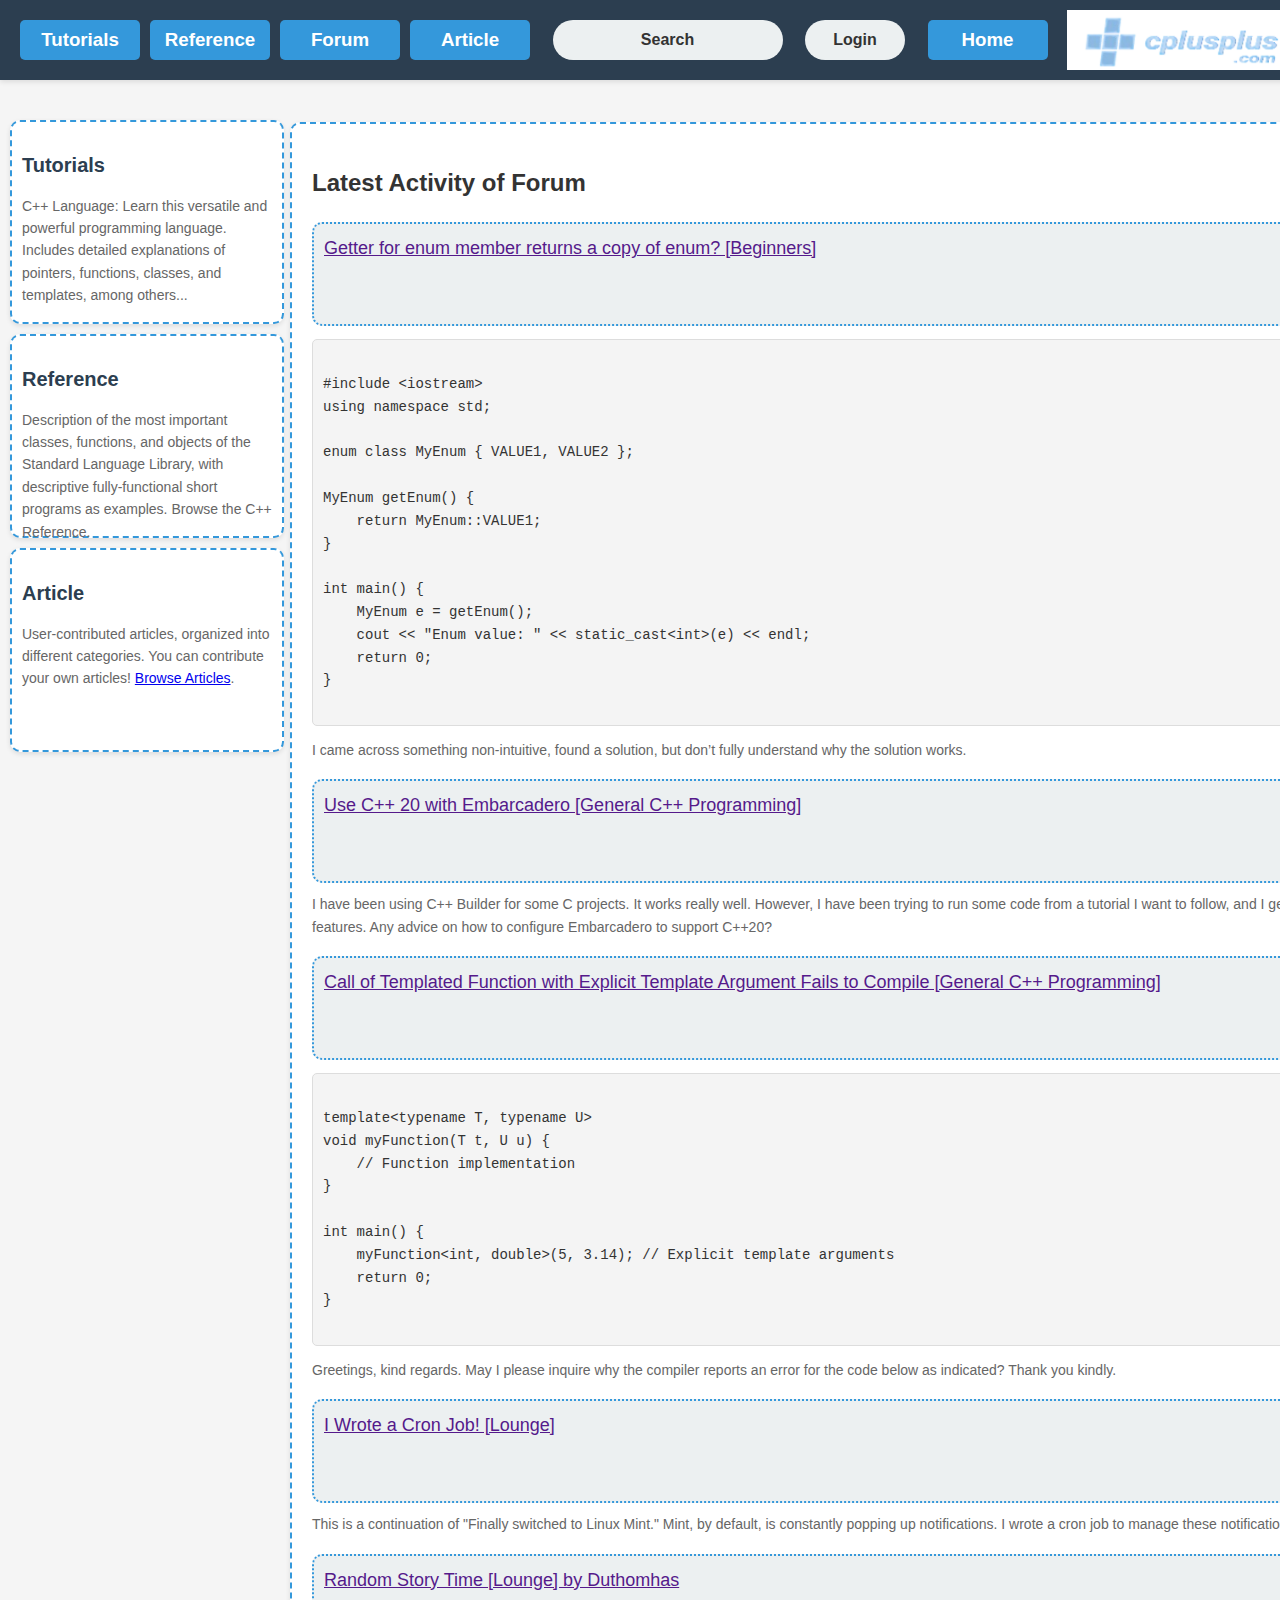
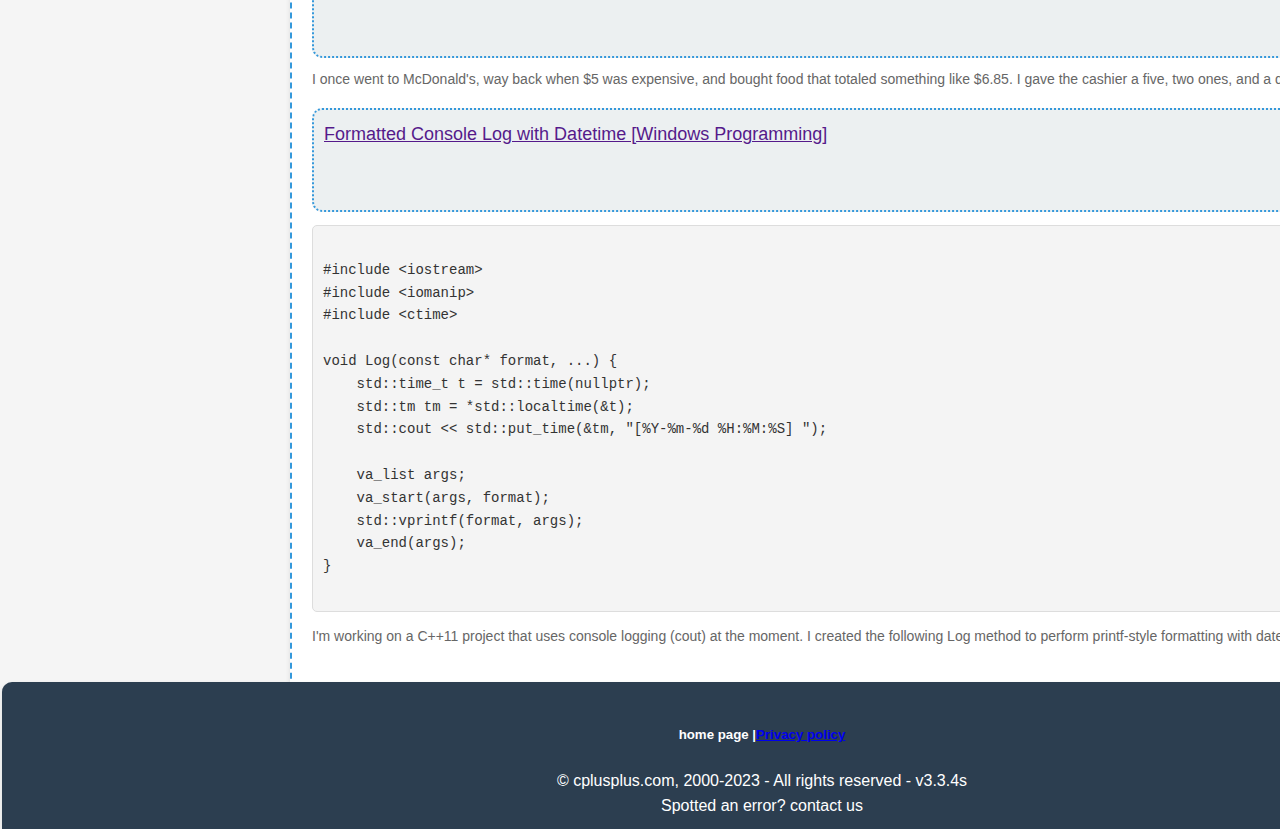
==== video.html @ 43adf1d4 "Update video.html" ====
<!DOCTYPE html>
<html lang="en">
<head>
    <meta charset="UTF-8">
    <meta name="viewport" content="width=device-width, initial-scale=1.0">
    <title>Document</title>
    <link rel="stylesheet" href="video.css"/>
</head>
<body>
   <!-- Navigation Bar -->
   <div id="upperbox">
    <div id="insidebox">
      <a href="./tutorials/tutASCII.html">
        <button id="btn"><h3 id="homebutton" class="searchoptions">Tutorials</h3></button>
      </a>
      <a href="./Refrence/Refrence.html">
        <button id="btn"><h3 id="homebutton" class="searchoptions">Reference</h3></button>
      </a>
      <a href="./Forum/forum.html">
        <button id="btn"><h3 id="homebutton" class="searchoptions">Forum</h3></button>
      </a>
      <a href="./article/Article.html">
        <button id="btn"><h3 id="homebutton" class="searchoptions">Article</h3></button>
      </a>
    </div>  
    
    <!-- Search Section -->
    <div id="search">
      <h3 id="wrtsearch">Search</h3>
    </div>

    <!-- Login Button -->
    <div id="login">
      <a href="./login/LOGIN.HTML" id="loginLink" onclick="setLoginFlag()">
        <h3 id="wrtlogin">Login</h3>
      </a>
    </div>

    <!-- Home Button -->
    <button id="btn1"><h3 id="homebutton" class="searchoptions">Home</h3></button>

    <!-- Logo Section -->
    <div id="bg">
      <img src="./assests/Screenshot 2025-03-17 180941.png" alt="logo" id="logo">
    </div>
   </div>

   <!-- Tutorials Section -->
   <div id="Tutorials">
     <h2 class="tut">Tutorials</h2>
     <p class="hello">C++ Language: Learn this versatile and powerful programming language. Includes detailed explanations of pointers, functions, classes, and templates, among others...</p>
   </div>

   <!-- Reference Section -->
   <div id="Tutorials">
     <h2 class="tut">Reference</h2>
     <p class="hello">Description of the most important classes, functions, and objects of the Standard Language Library, with descriptive fully-functional short programs as examples. Browse the C++ Reference.</p>
   </div>

   <!-- Article Section -->
   <div id="Tutorials">
     <h2 class="tut">Article</h2>
     <p class="hello">User-contributed articles, organized into different categories. You can contribute your own articles! <a href="./article/Article.html">Browse Articles</a>.</p>
   </div>

   <!-- Latest Activity of Forum Section -->
   <div id="Activity">
     <div id="forum">
       <h2>Latest Activity of Forum</h2>
       
       <!-- Forum Post 1 -->
       <a href=""><p id="innerforum">Getter for enum member returns a copy of enum? [Beginners]</p></a>
       <pre><code class="cpp">
#include &lt;iostream&gt;
using namespace std;

enum class MyEnum { VALUE1, VALUE2 };

MyEnum getEnum() {
    return MyEnum::VALUE1;
}

int main() {
    MyEnum e = getEnum();
    cout &lt;&lt; "Enum value: " &lt;&lt; static_cast&lt;int&gt;(e) &lt;&lt; endl;
    return 0;
}
       </code></pre>
       <p id="bye">I came across something non-intuitive, found a solution, but don’t fully understand why the solution works.</p>

       <!-- Forum Post 2 -->
       <a href=""><p id="innerforum1">Use C++ 20 with Embarcadero [General C++ Programming]</p></a>
       <p id="bye1">I have been using C++ Builder for some C projects. It works really well. However, I have been trying to run some code from a tutorial I want to follow, and I get errors when using C++20 features. Any advice on how to configure Embarcadero to support C++20?</p>

       <!-- Forum Post 3 -->
       <a href=""><p id="innerforum2">Call of Templated Function with Explicit Template Argument Fails to Compile [General C++ Programming]</p></a>
       <pre><code class="cpp">
template&lt;typename T, typename U&gt;
void myFunction(T t, U u) {
    // Function implementation
}

int main() {
    myFunction&lt;int, double&gt;(5, 3.14); // Explicit template arguments
    return 0;
}
       </code></pre>
       <p id="bye2">Greetings, kind regards. May I please inquire why the compiler reports an error for the code below as indicated? Thank you kindly.</p>

       <!-- Forum Post 4 -->
       <a href=""><p id="innerforum3">I Wrote a Cron Job! [Lounge]</p></a>
       <p id="bye3">This is a continuation of "Finally switched to Linux Mint." Mint, by default, is constantly popping up notifications. I wrote a cron job to manage these notifications more effectively.</p>

       <!-- Forum Post 5 -->
       <a href=""><p id="innerforum4">Random Story Time [Lounge] by Duthomhas</p></a>
       <p id="bye4">I once went to McDonald's, way back when $5 was expensive, and bought food that totaled something like $6.85. I gave the cashier a five, two ones, and a dime...</p>

       <!-- Forum Post 6 -->
       <a href=""><p id="innerforum5">Formatted Console Log with Datetime [Windows Programming]</p></a>
       <pre><code class="cpp">
#include &lt;iostream&gt;
#include &lt;iomanip&gt;
#include &lt;ctime&gt;

void Log(const char* format, ...) {
    std::time_t t = std::time(nullptr);
    std::tm tm = *std::localtime(&t);
    std::cout &lt;&lt; std::put_time(&tm, "[%Y-%m-%d %H:%M:%S] ");

    va_list args;
    va_start(args, format);
    std::vprintf(format, args);
    va_end(args);
}
       </code></pre>
       <p id="bye5">I'm working on a C++11 project that uses console logging (cout) at the moment. I created the following Log method to perform printf-style formatting with datetime.</p>
     </div>
     <div id="footer">
      <h5><a href="./video.html" id="loginLink"> home page</a> |<a href="./privcypolicy/index.html">Privacy policy</a> </h5>
      <footer>© cplusplus.com, 2000-2023 - All rights reserved - v3.3.4s</footer>
      <footer>Spotted an error? contact us</footer>
    </div>
   </div>

   
   <!-- JavaScript for Login Flag -->
   <script>
     // Set a flag in localStorage when the Login button is clicked
     function setLoginFlag() {
       localStorage.setItem('loginPageVisited', 'true');
     }

     // Check if the login page has been visited
     window.onload = function() {
       if (localStorage.getItem('loginPageVisited') === 'true') {
         // Remove the Login button
         document.getElementById('login').remove();
         // Clear the flag (optional, if you want to reset the state)
         localStorage.removeItem('loginPageVisited');
       }
     };
   </script>

   <!-- External Scripts -->
   <script src="video.js"></script>
   <script src="https://code.jquery.com/jquery-3.6.0.min.js"></script>
   <script src="https://cdn.jsdelivr.net/npm/bootstrap@5.3.0/dist/js/bootstrap.bundle.min.js"></script>
</body>
</html>
---- video.css ----
/* General Styles */
body {
    height: 100vh;
    width: 100%;
    margin: 0;
    padding: 0;
    background-color: #f5f5f5;
    font-family: 'Segoe UI', Tahoma, Geneva, Verdana, sans-serif;
    color: #333;
    line-height: 1.6;
}

/* Header and Navigation */
#upperbox {
    position: relative;
    top: 0;
    height: 80px;
    width: 100%;
    background-color: #2c3e50;
    display: flex;
    align-items: center;
    justify-content: space-between;
    padding: 0 20px;
    box-shadow: 0 2px 5px rgba(0, 0, 0, 0.1);
}

#insidebox {
    display: flex;
    align-items: center;
    gap: 10px;
}
#footer {
    text-align: center;
    padding: 20px;
    background-color: #2c3e50;
    color: white;
    position: relative;
    right: 310px;
    top: 15px;
    margin-top: 20px;
    width: 1480px;
    border-radius: 10px;
    box-shadow: 0 2px 5px rgba(0, 0, 0, 0.1);
}

#btn {
    border: none;
    display: inline-flex;
    align-items: center;
    justify-content: center;
    font-size: 16px;
    height: 40px;
    width: 120px;
    background-color: #3498db;
    color: white;
    border-radius: 5px;
    cursor: pointer;
    transition: background-color 0.3s ease;
}

#btn:hover {
    background-color: #2980b9;
}

#search {
    background-color: #ecf0f1;
    border-radius: 20px;
    display: inline-flex;
    align-items: center;
    justify-content: center;
    height: 40px;
    width: 200px;
    padding: 0 15px;
    cursor: pointer;
    transition: background-color 0.3s ease;
}

#search:hover {
    background-color: #bdc3c7;
}

#wrtsearch {
    margin: 0;
    font-size: 16px;
    color: #333;
}
#loginLink{
    text-decoration: none;
    color: white;
}
#login {
    background-color: #ecf0f1;
    border-radius: 20px;
    display: inline-flex;
    align-items: center;
    justify-content: center;
    height: 40px;
    width: 100px;
    cursor: pointer;
    transition: background-color 0.3s ease;
}

#login:hover {
    background-color: #bdc3c7;
}

#wrtlogin {
    margin: 0;
    font-size: 16px;
    color: #333;
}

#btn1 {
    border: none;
    display: inline-flex;
    align-items: center;
    justify-content: center;
    font-size: 16px;
    height: 40px;
    width: 120px;
    background-color: #3498db;
    color: white;
    border-radius: 5px;
    cursor: pointer;
    transition: background-color 0.3s ease;
}

#btn1:hover {
    background-color: #2980b9;
}

#bg {
    display: flex;
    align-items: center;
    justify-content: center;
    height: 60px;
    width: 230px;
    background-color: rgba(107, 107, 107, 0.384);
}

#logo {
    height: 60px;
}

/* Tutorials, Reference, and Article Sections */
#Tutorials {
    position: relative;
    top: 30px;
    border: 2px dashed #3498db;
    height: 180px;
    width: 250px;
    padding: 10px;
    margin: 10px;
    background-color: white;
    border-radius: 10px;
    box-shadow: 0 2px 5px rgba(0, 0, 0, 0.1);
}

.tut {
    font-size: 20px;
    color: #2c3e50;
    margin-bottom: 10px;
}

.hello {
    font-size: 14px;
    color: #666;
}

/* Forum Section */
#Activity {
    position: relative;
    left: 290px;
    border: 2px dashed #3498db;
    height: auto;
    width: 1180px;
    top: -610px;
    padding: 20px;
    background-color: white;
    border-radius: 10px;
    box-shadow: 0 2px 5px rgba(0, 0, 0, 0.1);
}

#forum {
    position: relative;
    left: 0;
}

#innerforum, #innerforum1, #innerforum2, #innerforum3, #innerforum4, #innerforum5 {
    font-size: 18px;
    border: 2px dotted #3498db;
    height: 80px;
    width: 100%;
    padding: 10px;
    margin-bottom: 10px;
    background-color: #ecf0f1;
    border-radius: 10px;
    transition: background-color 0.3s ease;
}

#innerforum:hover, #innerforum1:hover, #innerforum2:hover, #innerforum3:hover, #innerforum4:hover, #innerforum5:hover {
    background-color: #bdc3c7;
}

#bye, #bye1, #bye2, #bye3, #bye4, #bye5 {
    font-size: 14px;
    color: #666;
    margin-top: 10px;
}

/* Code Snippets */
pre {
    background-color: #f4f4f4;
    padding: 10px;
    border-radius: 5px;
    border: 1px solid #ddd;
    overflow-x: auto;
}

code {
    font-family: 'Courier New', Courier, monospace;
    font-size: 14px;
    color: #333;
}
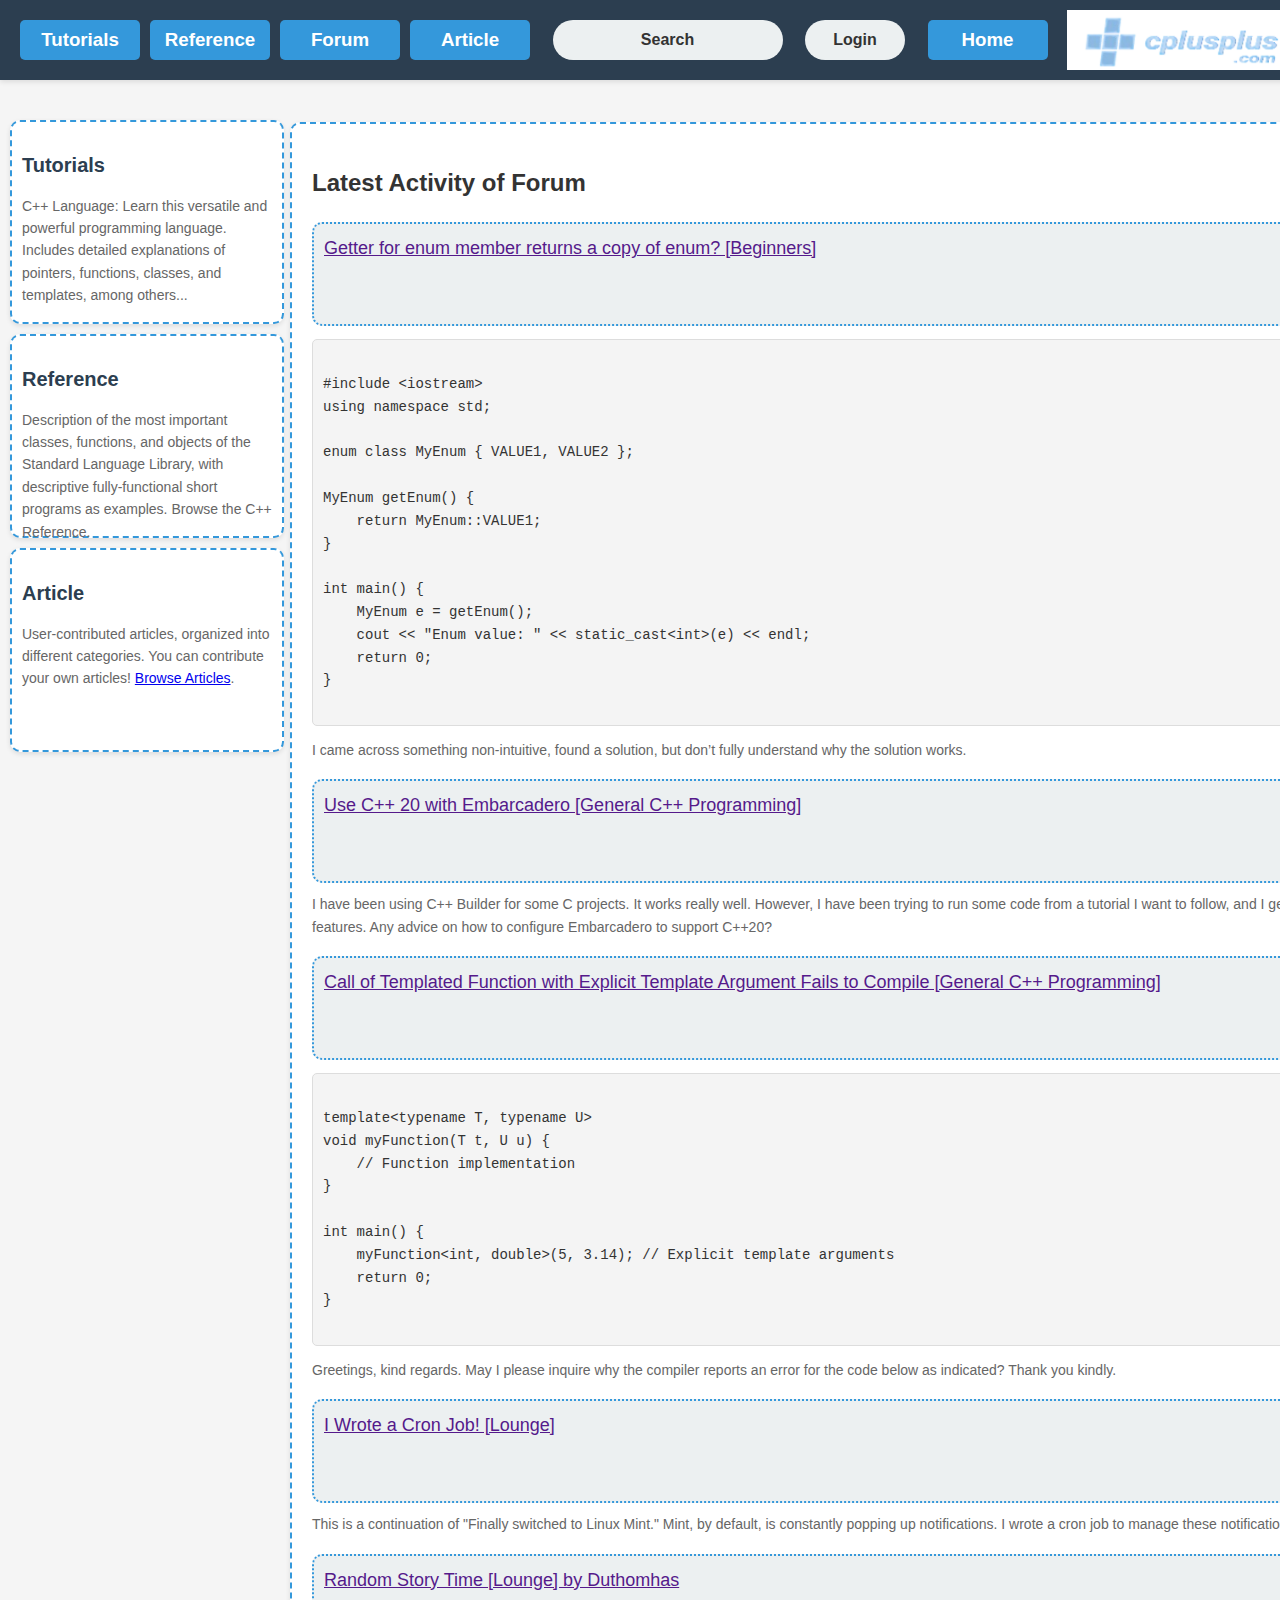
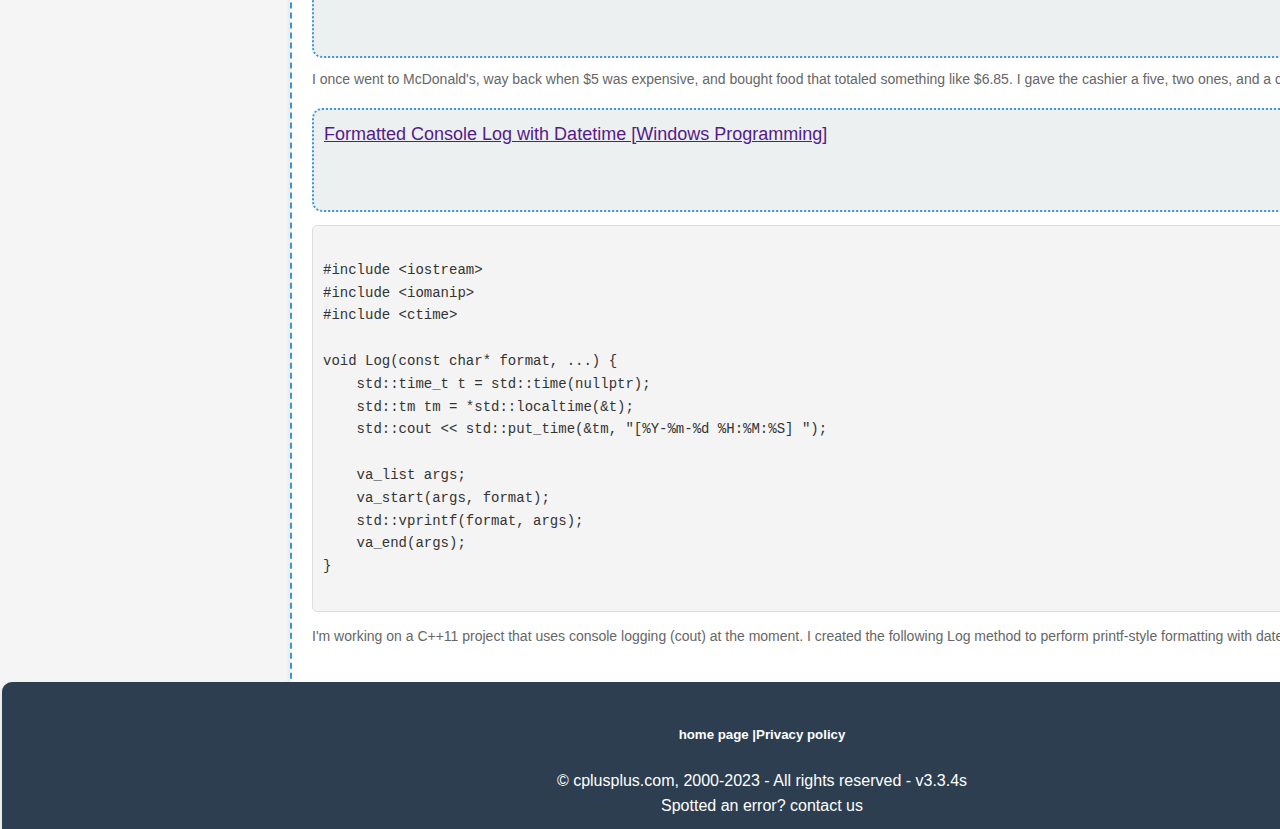
==== commit bfe1f7b4: "Update video.html" ====
--- a/video.html
+++ b/video.html
@@ -136,7 +136,7 @@
        <p id="bye5">I'm working on a C++11 project that uses console logging (cout) at the moment. I created the following Log method to perform printf-style formatting with datetime.</p>
      </div>
      <div id="footer">
-      <h5><a href="./video.html" id="loginLink"> home page</a> |<a href="./privcypolicy/index.html">Privacy policy</a> </h5>
+      <h5><a href="./video.html" id="loginLink"> home page</a> |<a href="./privcypolicy/index.html" id="loginLink">Privacy policy</a> </h5>
       <footer>© cplusplus.com, 2000-2023 - All rights reserved - v3.3.4s</footer>
       <footer>Spotted an error? contact us</footer>
     </div>
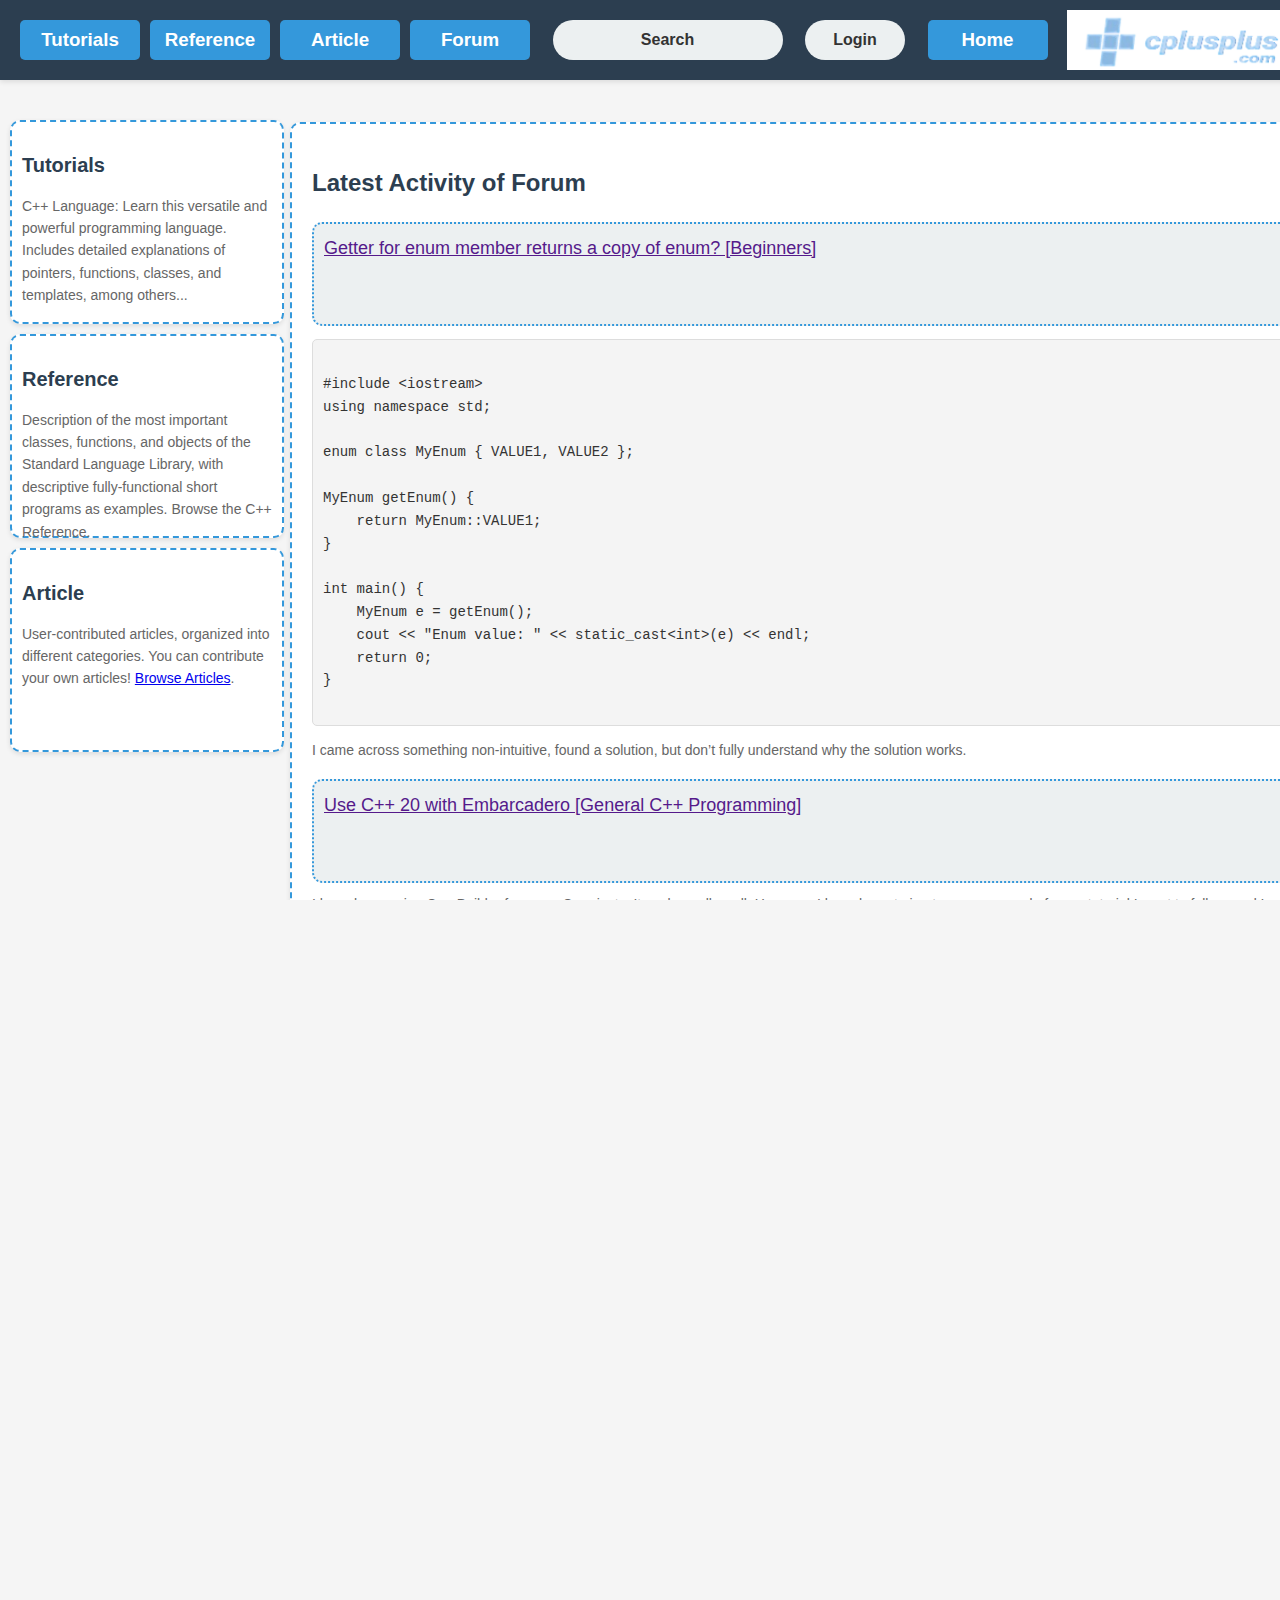
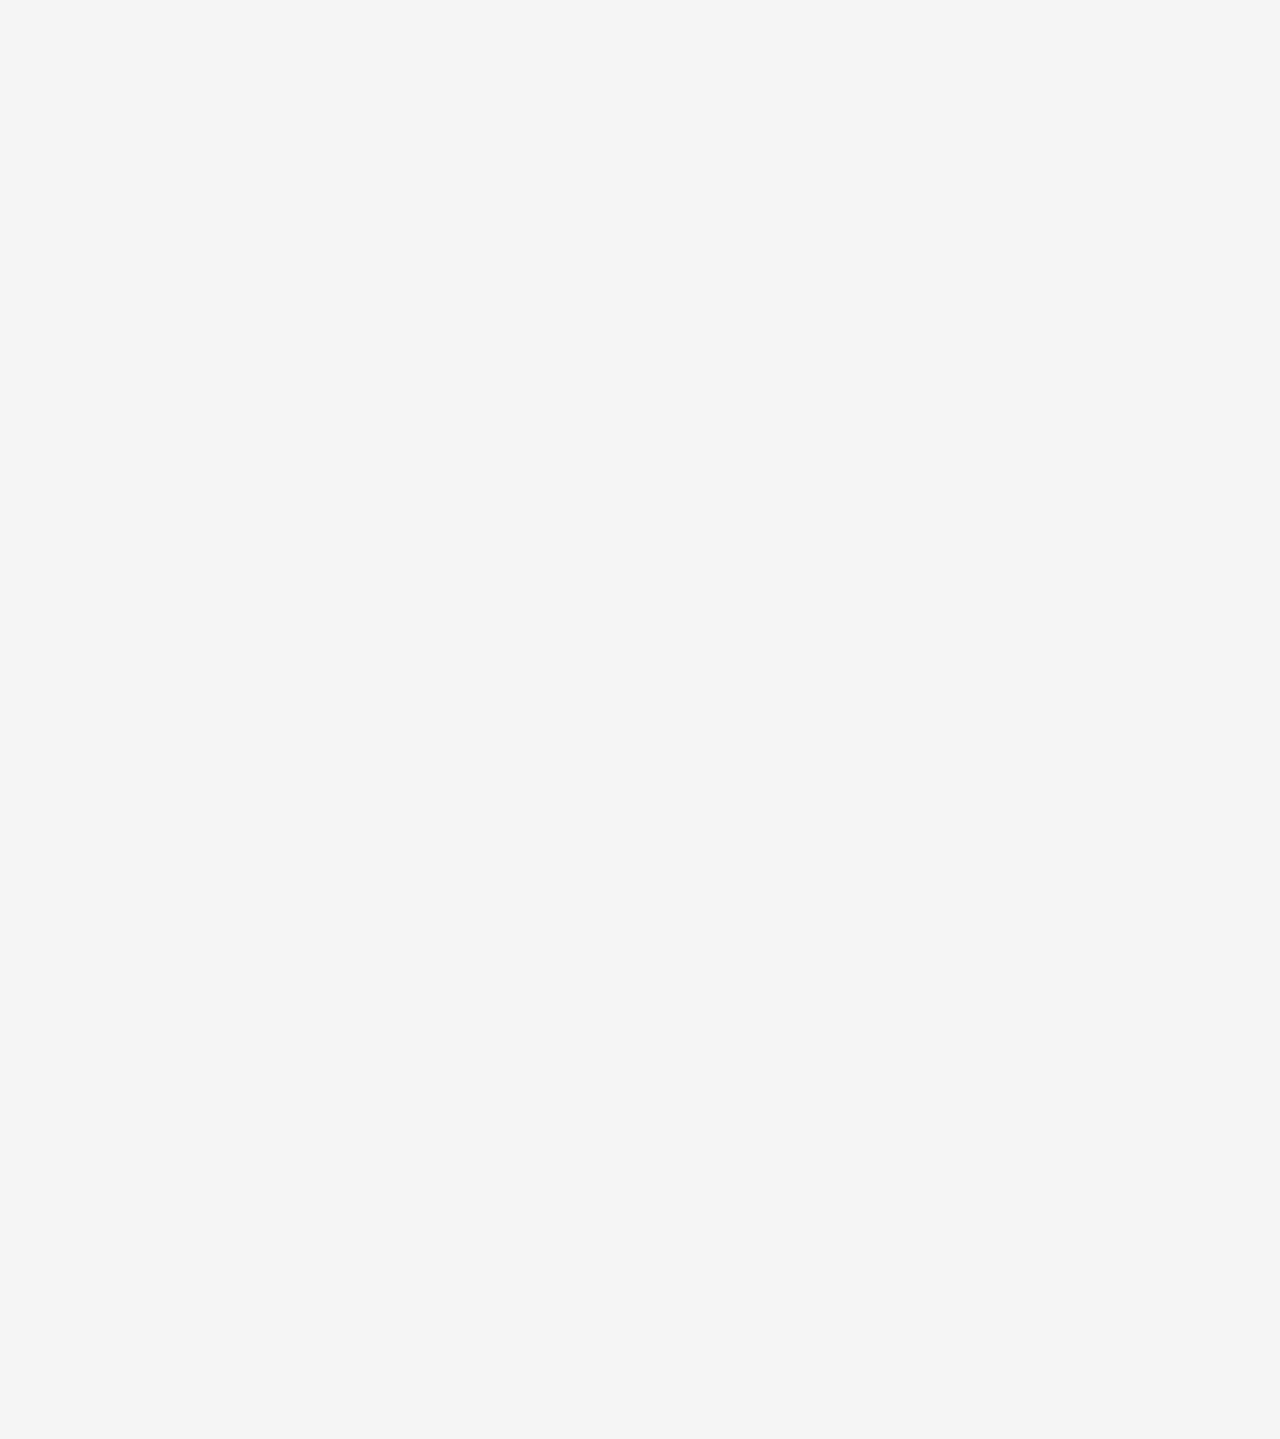
==== commit 708611b2: "Add files via upload" ====
--- a/video.html
+++ b/video.html
@@ -5,68 +5,893 @@
     <meta name="viewport" content="width=device-width, initial-scale=1.0">
     <title>Document</title>
     <link rel="stylesheet" href="video.css"/>
-</head>
-<body>
-   <!-- Navigation Bar -->
-   <div id="upperbox">
-    <div id="insidebox">
-      <a href="./tutorials/tutASCII.html">
-        <button id="btn"><h3 id="homebutton" class="searchoptions">Tutorials</h3></button>
-      </a>
-      <a href="./Refrence/Refrence.html">
-        <button id="btn"><h3 id="homebutton" class="searchoptions">Reference</h3></button>
-      </a>
-      <a href="./Forum/forum.html">
-        <button id="btn"><h3 id="homebutton" class="searchoptions">Forum</h3></button>
-      </a>
-      <a href="./article/Article.html">
-        <button id="btn"><h3 id="homebutton" class="searchoptions">Article</h3></button>
-      </a>
-    </div>  
-    
-    <!-- Search Section -->
-    <div id="search">
-      <h3 id="wrtsearch">Search</h3>
-    </div>
-
-    <!-- Login Button -->
-    <div id="login">
-      <a href="./login/LOGIN.HTML" id="loginLink" onclick="setLoginFlag()">
-        <h3 id="wrtlogin">Login</h3>
-      </a>
-    </div>
-
-    <!-- Home Button -->
-    <button id="btn1"><h3 id="homebutton" class="searchoptions">Home</h3></button>
-
-    <!-- Logo Section -->
-    <div id="bg">
-      <img src="./assests/Screenshot 2025-03-17 180941.png" alt="logo" id="logo">
-    </div>
+    <style>
+      @media screen and (max-width: 1024px) {
+       #upperbox {
+           flex-wrap: wrap;
+           justify-content: center;
+           padding: 10px;
+           height: auto;
+       }
+   
+       #insidebox {
+           flex-wrap: wrap;
+           justify-content: center;
+           gap: 5px;
+       }
+   
+       #btn, #btn1, #btn2 {
+           width: 100px;
+           height: 35px;
+           font-size: 14px;
+       }
+   
+       #search, #login {
+           width: 150px;
+           height: 35px;
+           font-size: 14px;
+       }
+   
+       #bg {
+           width: 180px;
+           height: 50px;
+       }
+   
+       #logo {
+           height: 50px;
+       }
+   
+       #leftsidebox {
+           width: 20%;
+           padding: 10px;
+           font-size: 14px;
+       }
+   
+       #ASCIICODEBOX {
+           left: 200px;
+           width: 80%;
+           height: auto;
+       }
+   
+       #rik {
+           width: 90%;
+           left: 5%;
+       }
+   
+       #footer {
+           width: 100%;
+           position: static;
+       }
+   }
+   
+   /* Mobile Phones (max-width: 767px) */
+   @media screen and (max-width: 767px) {
+       #upperbox {
+           flex-direction: column;
+           align-items: center;
+           height: 170px;
+        
+           width: 420px;
+       }
+   
+       #insidebox {
+           flex-direction: column;
+           align-items: center;
+           gap: 5px;
+       }
+   
+       #btn, #btn1, #btn2 {
+           width: 90%;
+           height: 40px;
+           font-size: 16px;
+       }
+   
+       #search, #login {
+           width: 90%;
+           height: 40px;
+           font-size: 16px;
+           margin-top: 5px;
+       }
+   
+       #bg {
+           width: 200px;
+           height: 60px;
+       }
+   
+       #logo {
+           height: 60px;
+       }
+   
+       #leftsidebox {
+           width: 90%;
+           margin: 0 auto;
+           font-size: 16px;
+           text-align: center;
+       }
+   
+       #ASCIICODEBOX {
+           width: 95%;
+           left: 0;
+           top: 0;
+           height: auto;
+           margin: 20px auto;
+           padding: 10px;
+       }
+   
+       #rik {
+           width: 95%;
+           left: 2%;
+           height: auto;
+       }
+   
+       #footer {
+           width: 100%;
+           text-align: center;
+           position: static;
+           margin-top: 20px;
+       }
+   }
+   /* Hide menu by default on smaller screens */
+   @media screen and (max-width: 1024px) {
+       #insidebox {
+           display: none; /* Hide the menu */
+           flex-direction: column;
+           position: absolute;
+           top: 80px;
+           left: 0;
+           width: 100%;
+           background-color: #2c3e50;
+           padding: 10px;
+           box-shadow: 0 2px 5px rgba(0, 0, 0, 0.2);
+       }
+   
+       #insidebox a {
+           display: block;
+           text-align: center;
+           padding: 10px;
+           font-size: 18px;
+       }
+   
+       /* Show when menu is active */
+       #insidebox.active {
+           display: flex;
+       }
+   
+       /* Menu button styles */
+       #menuToggle {
+         width: 97px;
+         
+           display: block;
+           background-color: #3498db;
+           color: white;
+           border: none;
+           font-size: 18px;
+           padding: 10px 15px;
+           cursor: pointer;
+           border-radius: 5px;
+       }
+   
+       #menuToggle:hover {
+           background-color: #2980b9;
+       }
+   }
+   
+   /* Hide menu button on desktop */
+   @media screen and (min-width: 1025px) {
+       #menuToggle {
+           display: none;
+       }
+   }
+   /* Hide left-side box by default on smaller screens */
+   @media screen and (max-width: 1024px) {
+       #leftsidebox {
+           display: none;
+           position: absolute;
+           top: 90px;
+           left: 10px;
+           width: 200px;
+           background-color: #34495e;
+           padding: 15px;
+           border-radius: 10px;
+           box-shadow: 0 2px 5px rgba(0, 0, 0, 0.2);
+       }
+   
+       /* Show when active */
+       #leftsidebox.active {
+           display: block;
+       }
+   
+       /* Button styles */
+       #leftMenuToggle {
+           display: block;
+           background-color: #3498db;
+           color: white;
+           border: none;
+           font-size: 16px;
+           padding: 10px 15px;
+           cursor: pointer;
+           border-radius: 5px;
+           margin: 10px;
+       }
+   
+       #leftMenuToggle:hover {
+           background-color: #2980b9;
+       }
+   }
+   
+   /* Hide menu button on desktop */
+   @media screen and (min-width: 1025px) {
+       #leftMenuToggle {
+           display: none;
+       }
+   }
+   /* Tablet View (768px - 1024px) */
+   @media screen and (max-width: 1024px) {
+       #ASCIICODEBOX {
+           width: 90%;  /* Adjust width for better fit */
+           left: 5%;    /* Center it properly */
+           top: 0;
+           padding: 15px;
+           height: auto; /* Allow dynamic height */
+       }
+   
+       #rik {
+           width: 100%; /* Ensure articles fit within the box */
+       }
+   }
+   
+   /* Mobile View (max-width: 767px) */
+   @media screen and (max-width: 767px) {
+       #ASCIICODEBOX {
+           width: 95%;  /* Take most of the screen width */
+           left: 2.5%;  /* Center it */
+           top: 0;
+           padding: 10px;
+           height: auto; /* Adjust height automatically */
+       }
+   
+       #rik {
+           width: 100%; /* Ensure articles fit properly */
+       }
+   
+       #LINE {
+           width: 100%; /* Make sure the horizontal line spans correctly */
+       }
+   }
+   /* Tablet View (768px - 1024px) */
+   @media screen and (max-width: 1024px) {
+       #ASCIICODEBOX {
+           width: calc(100% - 40px); /* Take full width with padding */
+           left: 0;
+           margin: 20px auto;
+           padding: 15px;
+           height: auto; /* Adjust height dynamically */
+           position: relative;
+       }
+   
+       #rik {
+           width: 100%;
+       }
+   
+       #leftsidebox {
+           width: 25%; /* Adjust width for better fit */
+           position: absolute;
+           top: 100px;
+           left: 0;
+       }
+   
+       #leftsidebox.active {
+           display: block;
+           position: relative;
+           width: 100%; /* Take full width when visible */
+       }
+   
+       /* Ensure the content box doesn't overlap with the left-side menu */
+       #leftsidebox.active + #ASCIICODEBOX {
+           width: calc(100% - 10px);
+           left: 0;
+       }
+   }
+   
+   /* Mobile View (max-width: 767px) */
+   @media screen and (max-width: 767px) {
+       #ASCIICODEBOX {
+           width: 95%;
+           left: 2.5%;
+           top: 0;
+           padding: 10px;
+           height: auto;
+           position: relative;
+           margin-top: 20px;
+       }
+   
+       #rik {
+           width: 100%;
+       }
+   
+       #leftsidebox {
+           width: 100%; /* Full width for mobile */
+           position: relative;
+           display: none; /* Hide by default */
+       }
+   
+       #leftsidebox.active {
+           display: block;
+       }
+   
+       /* Prevent content overlap */
+       #leftsidebox.active + #ASCIICODEBOX {
+           margin-top: 20px;
+       }
+   }
+   @media  (min-width:319px) and (max-width:420px) {
+     #maincontent{
+       display: flex;
+       align-content: space-evenly;
+       justify-content: space-evenly;
+     }
+     #bix{
+       position: relative;
+       top: 1000px;
+     }
+   }
+   #IMAGE{
+    width: 100%;
+   }
+   /* Default (Desktop) - No Changes */
+   #ASCIICODEBOX {
+       position: relative;
+       left: 275px;
+       width: 1200px;
+       height: auto;
+       padding: 20px;
+       background-color: white;
+       border-radius: 10px;
+       box-shadow: 0 2px 5px rgba(0, 0, 0, 0.1);
+   }
+   
+   /* Tablet View (768px - 1024px) */
+   @media screen and (max-width: 1024px) {
+       #ASCIICODEBOX {
+           width: 90%;  /* Adjust to fit screen */
+           left: 5%;    /* Center it properly */
+           margin: 20px auto;
+           padding: 15px;
+           height: auto; /* Allow flexible height */
+       }
+   
+       /* Stack articles */
+       #maincontent {
+           display: flex;
+           flex-wrap: wrap;
+           justify-content: center;
+           gap: 15px;
+       }
+   
+       #rik {
+           width: 48%; /* Two columns */
+           height: auto;
+       }
+   }
+   
+   /* Mobile View (max-width: 767px) */
+   /* Mobile View (max-width: 420px) */
+   @media (min-width:319px) and (max-width: 420px) {
+       #ASCIICODEBOX {
+           width: 95%;
+           left: 2.5%;
+           margin-top: 20px;
+           padding: 10px;
+           height: auto;
+           margin-right: 0px;
+           margin-left: 0px;
+       }
+   
+       #menuToggle {
+           position: relative;
+           left: 190px;
+           width: 97px;
+           display: block;
+           background-color: #3498db;
+           color: white;
+           border: none;
+           font-size: 18px;
+           padding: 10px 15px;
+           cursor: pointer;
+           border-radius: 5px;
+       }
+   
+       #NAME{
+        position: relative;
+        left: -15px;
+       }
+       #menuToggle:hover {
+           background-color: #2980b9;
+       }
+   
+       #search {
+           position: relative;
+           top: 45px;
+           right: 10px;
+           width: 260px;
+       }
+   
+       #logo {
+           height: 50px;
+       }
+   
+       #bg {
+           background-color: #27445D;
+           position: relative;
+           top: -64px;
+           right: 300px;
+       }
+   
+       #btn1 {
+           position: relative;
+           top: 30px;
+           left: -55px;
+           width: 96px;
+           border: 5px;
+       }
+   
+       #login {
+           color: white;
+           background-color: #3498db;
+           position: relative;
+           top: -3px;
+           width: 96px;
+           left: 190px;
+           border-radius: 5px;
+       }
+   
+       /* Stack articles vertically */
+       #maincontent {
+           display: flex;
+           flex-direction: column;
+           align-items: center;
+       }
+   
+       #rik {
+           width: 100%;
+           height: auto;
+       }
+   
+       #LINE {
+           width: 100%;
+       }
+   }
+   
+   /* General Styling */
+   #ASCIICODEBOX {
+       position: relative;
+       top: -10px;
+       left: 0px;
+       border: 2px dashed #3498db;
+       max-width: 1200px;
+       padding: 20px;
+       background-color: white;
+       border-radius: 10px;
+       box-shadow: 0 2px 5px rgba(0, 0, 0, 0.1);
+       margin: auto;
+   }
+   
+   #LINE {
+       background-color: #27445D;
+       height: 2px;
+       width: 100%;
+       margin-bottom: 20px;
+   }
+   
+   /* Use Flexbox for Layout */
+   #maincontent {
+       display: flex;
+       flex-wrap: wrap;
+       justify-content: space-between;
+   }
+   
+   /* Article Sections */
+   .article-box {
+       flex: 1 1 48%;
+       min-width: 300px;
+       max-width: 550px;
+       height: auto;
+       border: 2px dashed #3498db;
+       margin-bottom: 20px;
+       background-color: #ecf0f1;
+       border-radius: 10px;
+       box-shadow: 0 2px 5px rgba(0, 0, 0, 0.1);
+       padding: 10px;
+   }
+   
+   .article-box h3 {
+       color: #27445D;
+       font-size: 18px;
+   }
+   
+   .article-box p {
+       font-size: 16px;
+   }
+   
+   .rating {
+       font-size: 20px;
+       color: #ffd700;
+   }
+   
+   .rating span.active {
+       color: #ffa500;
+   }
+   
+   .votes {
+       font-size: 16px;
+       color: #666;
+       margin-left: 10px;
+   }
+   
+   /* Prevent horizontal scrolling */
+   html, body {
+       margin: 0;
+       padding: 0;
+       max-width: 100%;
+       overflow-x: hidden;
+   }
+   
+   /* Ensure the container does not exceed viewport width */
+   #ASCIICODEBOX {
+       max-width: 100%;
+       overflow: hidden;
+       box-sizing: border-box;
+       padding: 20px;
+   }
+   
+   /* Flex container should wrap properly */
+   #maincontent {
+       display: flex;
+       flex-wrap: wrap;
+       justify-content: space-between;
+       gap: 10px;
+   }
+   
+   /* Ensure articles do not exceed the screen width */
+   .article-box {
+       flex: 1 1 100%;
+       min-width: 280px;
+       max-width: 100%;
+       box-sizing: border-box;
+   }
+   
+   /* 🛠 Fix: Ensure Menu is Visible & Functional */
+   #menu {
+       position: fixed;
+       top: 50px;
+       left: 10px;
+       background-color: white;
+       z-index: 10000 !important; /* Ensure it's always on top */
+       width: 80%;
+       max-width: 250px;
+       border: 2px dashed #3498db;
+       border-radius: 10px;
+       padding: 15px;
+       box-shadow: 0 2px 5px rgba(0, 0, 0, 0.1);
+       display: none; /* Initially hidden */
+       overflow: visible !important; /* Prevent content from being clipped */
+   }
+   
+   /* Show menu when toggled */
+   .menu-open #menu{
+       
+       visibility: visible !important;
+   }
+   
+   /* Ensure the main content moves down when the menu is open */
+   .menu-open #maincontent {
+       margin-top: 200px !important; 
+       visibility: inherit;/* Push content down */
+   }
+   
+   /* Navbar stays at the top */
+   .navbar {
+       position: relative !important;
+       z-index: 1000 !important;
+   }
+   
+   /* Make sure the menu items are visible */
+   #menu a {
+       display: block;
+       padding: 12px;
+       font-size: 16px;
+       font-weight: bold;
+       color: #27445D;
+       text-decoration: none;
+       border-bottom: 1px solid #ddd;
+       transition: background-color 0.3s;
+       visibility: visible !important; /* Ensure links are visible */
+   }
+   
+   /* Add hover effect */
+   #menu a:hover {
+       background-color: #ecf0f1 !important;
+       border-radius: 5px !important;
+   }
+   
+   /* Mobile-specific styles */
+   @media (max-width: 420px) {
+       #menu {
+           width: 90% !important;
+           max-width: 280px !important;
+       }
+   
+       #menu a {
+           font-size: 14px !important;
+           padding: 8px 12px !important;
+       }
+   }
+   /* 📌 Hide menu by default for tablets and mobiles */
+   @media screen and (max-width: 1024px) {
+       #insidebox {
+           display: none;
+           flex-direction: column;
+           position: absolute;
+           top: 80px;
+           left: 0;
+           width: 100%;
+           background-color: #2c3e50;
+           padding: 10px;
+           box-shadow: 0 2px 5px rgba(0, 0, 0, 0.2);
+           z-index: 1000;
+       }
+   
+       /* 📌 Show menu when active */
+       #insidebox.active {
+           display: flex;
+           justify-content: center;
+           align-items: center;
+       }
+   
+       /* 📌 Menu button */
+       #menuToggle {
+           display: block;
+           background-color: #3498db;
+           color: white;
+           border: none;
+           font-size: 18px;
+           padding: 10px 15px;
+           cursor: pointer;
+           border-radius: 5px;
+       }
+   
+       #menuToggle:hover {
+           background-color: #2980b9;
+       }
+   }
+   
+   /* 📌 Hide menu button on desktop */
+   @media screen and (min-width: 1025px) {
+       #menuToggle {
+           display: none;
+       }
+   }
+   
+   /* 📌 Hide left sidebar by default */
+   @media screen and (max-width: 1024px) {
+       #leftsidebox {
+           display: none;
+           position: absolute;
+           top: 90px;
+           left: 10px;
+           width: 200px;
+           background-color: #34495e;
+           padding: 15px;
+           border-radius: 10px;
+           box-shadow: 0 2px 5px rgba(0, 0, 0, 0.2);
+           z-index: 1000;
+       }
+   
+       /* 📌 Show sidebar when active */
+       #leftsidebox.active {
+           display: block;
+       }
+   
+       /* 📌 Sidebar button */
+       #leftMenuToggle {
+           display: block;
+           background-color: #3498db;
+           color: white;
+           border: none;
+           font-size: 16px;
+           padding: 10px 15px;
+           cursor: pointer;
+           border-radius: 5px;
+           margin: 10px;
+       }
+   
+       #leftMenuToggle:hover,h4:hover {
+           background-color: #2980b9;
+       }
+   }
+   
+   /* 📌 Hide sidebar button on desktop */
+   @media screen and (min-width: 1025px) {
+       #leftMenuToggle {
+           display: none;
+       }
+   }
+   
+   body {
+            font-family: Arial, sans-serif;
+            margin: 0;
+            padding: 0;
+            overflow-x: hidden; /* Prevent horizontal scrolling */
+        }
+
+        #ASCIICODEBOX {
+            position: relative;
+            top: -10px;
+            left: 0px;
+            border: 2px dashed #3498db;
+            max-width: 1200px;
+            padding: 20px;
+            background-color: white;
+            border-radius: 10px;
+            box-shadow: 0 2px 5px rgba(0, 0, 0, 0.1);
+            margin: auto;
+        }
+
+        #NAME {
+            overflow-x: auto; /* Enable horizontal scrolling for the table */
+        }
+
+        table {
+            width: 100%; /* Full width */
+            border-collapse: collapse; /* Collapse borders */
+        }
+
+        th, td {
+            border: 1px solid #ddd; /* Add border */
+            padding: 8px; /* Add padding */
+            text-align: left; /* Align text */
+        }
+
+        th {
+            background-color: #f2f2f2; /* Header background */
+        }
+
+        /* Responsive Styles */
+        @media (max-width: 767px) {
+            #ASCIICODEBOX {
+                width: 95%; /* Full width for the content box */
+                margin: 20px auto; /* Center it */
+                padding: 10px; /* Adjust padding */
+            }
+
+            #NAME {
+                overflow-x: auto; /* Allow horizontal scrolling for the table */
+            }
+
+            table {
+                display: block;/* Make table block for better responsiveness */
+                overflow-x: auto; /* Enable horizontal scrolling */
+                white-space: nowrap; /* Prevent text wrapping */
+            }
+
+            th, td {
+                display: inline-block; /* Make cells inline-block */
+                min-width: 500px; /* Minimum width for cells */
+            }
+
+            th {
+                font-size: 14px; /* Adjust header font size */
+            }
+
+            td {
+                font-size: 12px; /* Adjust cell font size */
+            }
+        }
+        @media (min-width: 800px) {
+    #leftsidebox{
+        display: none;
+    }
+}
+   
+   
+       </style>
+     
+   </head>
+   <body>
+      <!--header-->
+      <div id="upperbox">
+       <button id="menuToggle">☰ Menu</button>
+   
+       <div id="insidebox">
+         <a href="./tutorials/tutASCII.html">
+           <button id="btn"><h3 id="homebutton1" class="searchoptions">Tutorials</h3></button>
+         </a>
+         <a href="./Refrence/Refrence.html">
+           <button id="btn"><h3 id="homebutton" class="searchoptions">Reference</h3></button>
+         </a>
+         <a href="./article/Article.html">
+           <button id="btn"><h3 id="homebutton" class="searchoptions">Article</h3></button>
+         </a>
+         <a href="./Forum/forum.html">
+           <button id="btn"><h3 id="homebutton" class="searchoptions">Forum</h3></button>
+         </a>
+       </div>  
+       
+       <!-- Search Section -->
+       <div id="search">
+         <h3 id="wrtsearch">Search</h3>
+       </div>
+   
+       <!-- Login Button -->
+       <div id="login">
+         <a href="./login/LOGIN.HTML" id="loginLink" onclick="setLoginFlag()">
+           <h3 id="wrtlogin">Login</h3>
+         </a>
+       </div>
+   
+       <!-- Home Button -->
+       <a href="./video.html">
+         <button id="btn1"><h3 id="homebutton" class="searchoptions">Home</h3></button>
+       </a>
+   
+       <!-- Logo Section -->
+       <div id="bg">
+         <img src="./assests/Screenshot 2025-03-17 180941.png" alt="logo" id="logo">
+       </div>
+      </div>
+      <button id="leftMenuToggle">☰ Show Menu</button>
+   
+      <!-- Left Side Box -->
+      <div id="leftsidebox">
+       <div id="languagetxt">
+           <h3 id="c" style="position: relative;left: px;top: 80px;">C++</h3>
+           <a href="./video.html" style="text-decoration: none; color: white;">
+           <div id="insideleftbox"> 
+               <h3 style="font-size:20px">Cplusplus</h3>
+           </div ></a>
+           <div id="text">
+               <a href="./tutorials/tutASCII.html" id="loginLink">
+                   <div class="Numericalbases"><h4 style="font-size:18px">Tutorials</h4></div>
+               </a>
+               <a href="./Refrence/Refrence.html" id="loginLink">
+                   <div class="Numericalbases"><h4 style="font-size:18px">Refrence</h4></div>
+               </a>
+               <a href="./article/Article.html" id="loginLink">
+                   <div class="Numericalbases"><h4 style="font-size:18px">Article</h4></div>
+               </a>
+               <a href="./Forum/forum.html" id="loginLink">
+                   <div class="Numericalbases"><h4 style="font-size:18px">Forum</h4></div>
+               </a>
+             
+           </div>
+       </div>
    </div>
-
    <!-- Tutorials Section -->
+   <a href="./tutorials/tutASCII.html" id="loginLink">
    <div id="Tutorials">
-     <h2 class="tut">Tutorials</h2>
+     <h2 class="tut">Tutorials</h2></a>
      <p class="hello">C++ Language: Learn this versatile and powerful programming language. Includes detailed explanations of pointers, functions, classes, and templates, among others...</p>
    </div>
-
+   
    <!-- Reference Section -->
+   <a href="./Refrence/Refrence.html" id="loginLink">
    <div id="Tutorials">
-     <h2 class="tut">Reference</h2>
+     <h2 class="tut">Reference</h2></a>
      <p class="hello">Description of the most important classes, functions, and objects of the Standard Language Library, with descriptive fully-functional short programs as examples. Browse the C++ Reference.</p>
    </div>
 
    <!-- Article Section -->
+   <a href="./article/Article.html" id="loginLink">
    <div id="Tutorials">
-     <h2 class="tut">Article</h2>
+     <h2 class="tut">Article</h2></a>
      <p class="hello">User-contributed articles, organized into different categories. You can contribute your own articles! <a href="./article/Article.html">Browse Articles</a>.</p>
    </div>
 
    <!-- Latest Activity of Forum Section -->
+   <a href="./Forum/forum.html" id="loginLInk">
    <div id="Activity">
      <div id="forum">
-       <h2>Latest Activity of Forum</h2>
+       <h2>Latest Activity of Forum</h2></a>
        
        <!-- Forum Post 1 -->
        <a href=""><p id="innerforum">Getter for enum member returns a copy of enum? [Beginners]</p></a>
@@ -135,6 +960,7 @@
        </code></pre>
        <p id="bye5">I'm working on a C++11 project that uses console logging (cout) at the moment. I created the following Log method to perform printf-style formatting with datetime.</p>
      </div>
+    </a>
      <div id="footer">
       <h5><a href="./video.html" id="loginLink"> home page</a> |<a href="./privcypolicy/index.html" id="loginLink">Privacy policy</a> </h5>
       <footer>© cplusplus.com, 2000-2023 - All rights reserved - v3.3.4s</footer>
@@ -160,10 +986,34 @@
        }
      };
    </script>
+    <script>
+      // Toggle navigation menu
+     document.getElementById("menuToggle").addEventListener("click", function () {
+         document.getElementById("insidebox").classList.toggle("active");
+     });
+     
+     // Toggle left sidebar
+     document.getElementById("leftMenuToggle").addEventListener("click", function() {
+         document.getElementById("leftsidebox").classList.toggle("active");
+     });
+     document.getElementById("leftMenuToggle").addEventListener("click", function() {
+         document.getElementById("leftsidebox").classList.toggle("active");
+     });
+     
+     
+         </script>
+         <script>
+           document.getElementById("leftMenuToggle").addEventListener("click", function() {
+               var leftMenu = document.getElementById("leftsidebox");
+               leftMenu.classList.toggle("active");
+           });
+           </script>
+           
+        
 
    <!-- External Scripts -->
    <script src="video.js"></script>
    <script src="https://code.jquery.com/jquery-3.6.0.min.js"></script>
    <script src="https://cdn.jsdelivr.net/npm/bootstrap@5.3.0/dist/js/bootstrap.bundle.min.js"></script>
 </body>
-</html>
+</html>--- a/video.css
+++ b/video.css
@@ -23,6 +23,16 @@
     padding: 0 20px;
     box-shadow: 0 2px 5px rgba(0, 0, 0, 0.1);
 }
+#loginLInk{
+    text-decoration: none;
+    color: #2c3e50;
+}
+/* Hide the button when the screen width is less than 600px */
+@media (max-width: 1000px) {
+    .leftMenuToggle{
+        display: none;
+    }
+}
 
 #insidebox {
     display: flex;
@@ -221,4 +231,47 @@
     font-family: 'Courier New', Courier, monospace;
     font-size: 14px;
     color: #333;
-}+}
+
+/* Media Queries for Responsive Design */
+@media (max-width: 768px) {
+    #upperbox {
+        flex-direction: column;
+        align-items: flex-start;
+    }
+
+    .nav-links {
+        display: none; /* Hide navigation links by default */
+        flex-direction: column;
+        width: 100%;
+    }
+
+    #toggleNav {
+        display: block; /* Show toggle button */
+        margin-bottom: 10px;
+    }
+
+    #btn, #btn1 {
+        width: 100%; /* Make buttons full width */
+    }
+
+    #footer {
+        width: 100%; /* Make footer full width */
+        right: 0; /* Reset right position */
+    }
+}
+
+
+#toggleNav {
+    background-color: #3498db;
+    color: white;
+    border: none;
+    border-radius: 5px;
+    padding: 10px;
+    cursor: pointer;
+    transition: background-color 0.3s ease;
+}
+
+#toggleNav:hover {
+    background-color: #2980b9;
+}
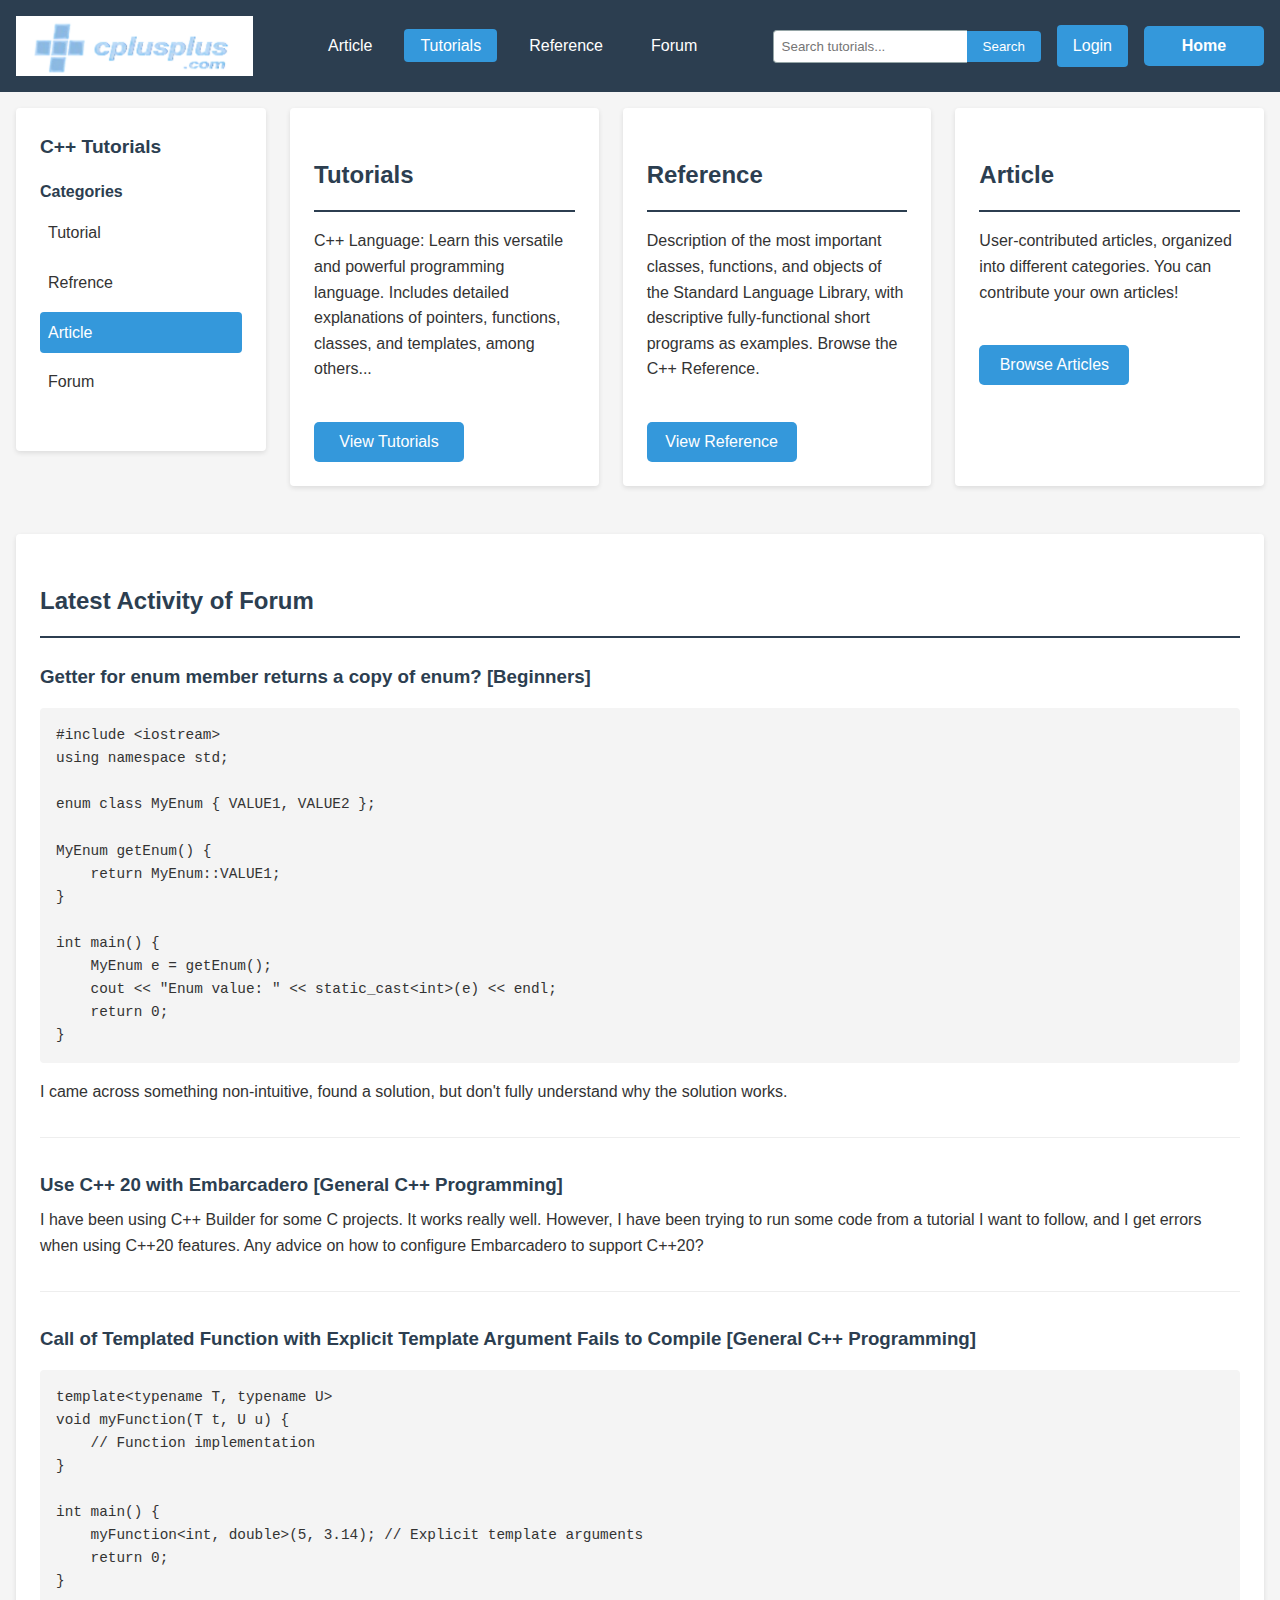
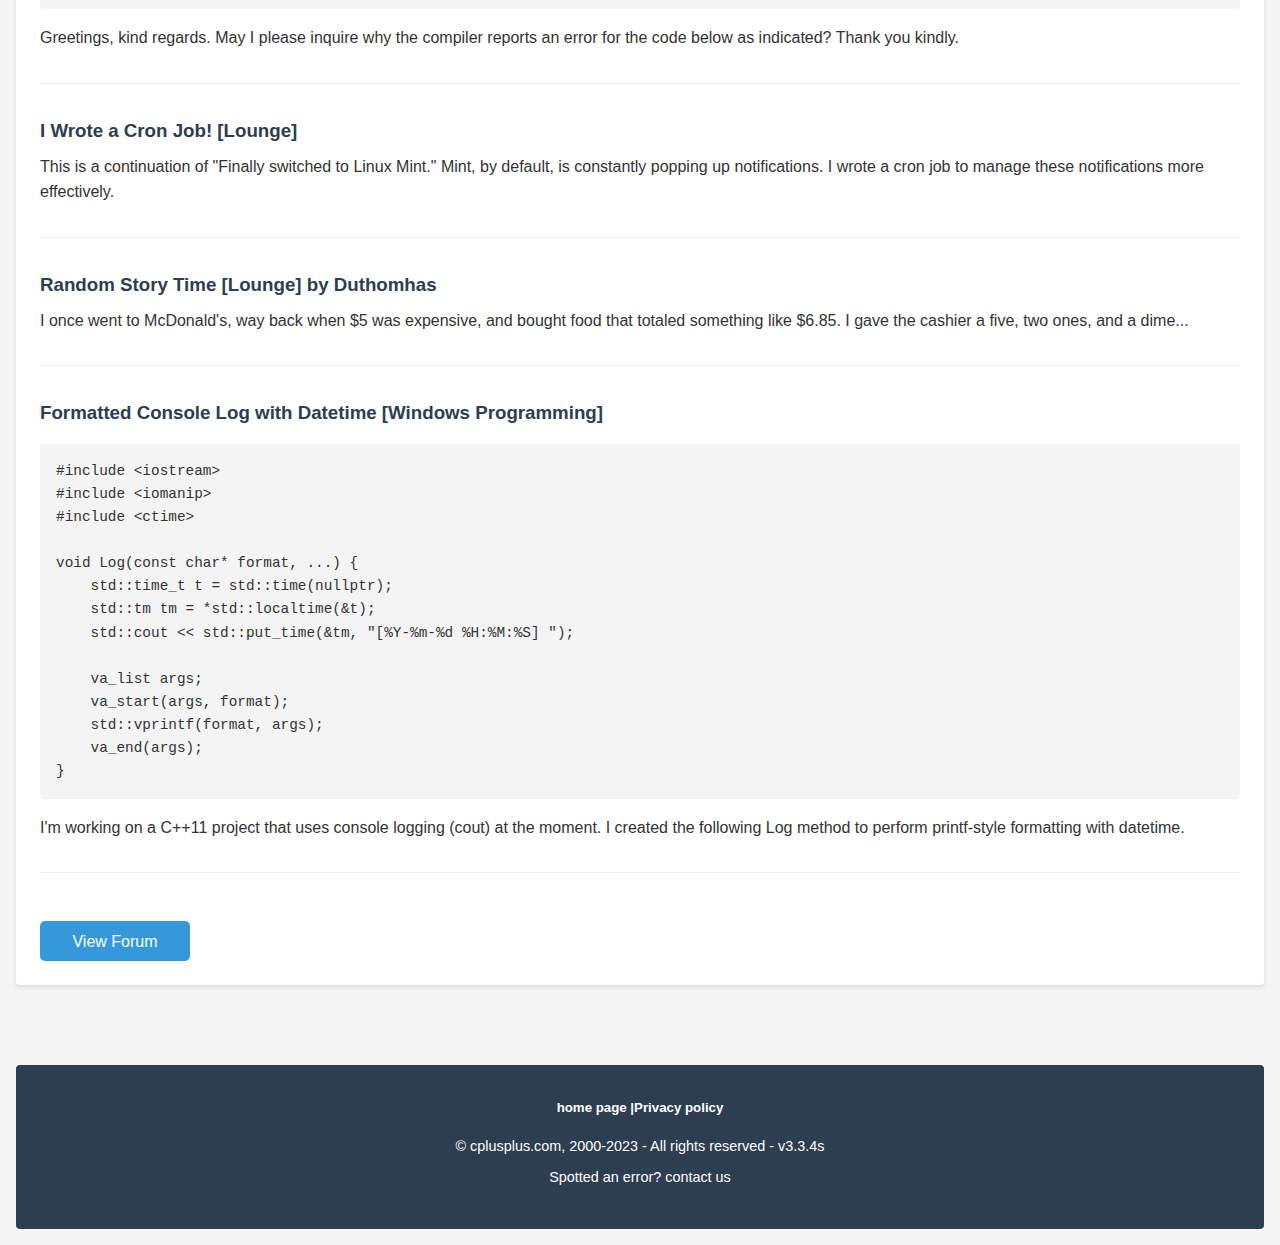
==== commit d08451c0: "Update video.html" ====
--- a/video.html
+++ b/video.html
@@ -3,900 +3,574 @@
 <head>
     <meta charset="UTF-8">
     <meta name="viewport" content="width=device-width, initial-scale=1.0">
-    <title>Document</title>
-    <link rel="stylesheet" href="video.css"/>
+    <title>C++ Tutorials Home</title>
     <style>
-      @media screen and (max-width: 1024px) {
-       #upperbox {
-           flex-wrap: wrap;
-           justify-content: center;
-           padding: 10px;
-           height: auto;
-       }
-   
-       #insidebox {
-           flex-wrap: wrap;
-           justify-content: center;
-           gap: 5px;
-       }
-   
-       #btn, #btn1, #btn2 {
-           width: 100px;
-           height: 35px;
-           font-size: 14px;
-       }
-   
-       #search, #login {
-           width: 150px;
-           height: 35px;
-           font-size: 14px;
-       }
-   
-       #bg {
-           width: 180px;
-           height: 50px;
-       }
-   
-       #logo {
-           height: 50px;
-       }
-   
-       #leftsidebox {
-           width: 20%;
-           padding: 10px;
-           font-size: 14px;
-       }
-   
-       #ASCIICODEBOX {
-           left: 200px;
-           width: 80%;
-           height: auto;
-       }
-   
-       #rik {
-           width: 90%;
-           left: 5%;
-       }
-   
-       #footer {
-           width: 100%;
-           position: static;
-       }
-   }
-   
-   /* Mobile Phones (max-width: 767px) */
-   @media screen and (max-width: 767px) {
-       #upperbox {
-           flex-direction: column;
-           align-items: center;
-           height: 170px;
-        
-           width: 420px;
-       }
-   
-       #insidebox {
-           flex-direction: column;
-           align-items: center;
-           gap: 5px;
-       }
-   
-       #btn, #btn1, #btn2 {
-           width: 90%;
-           height: 40px;
-           font-size: 16px;
-       }
-   
-       #search, #login {
-           width: 90%;
-           height: 40px;
-           font-size: 16px;
-           margin-top: 5px;
-       }
-   
-       #bg {
-           width: 200px;
-           height: 60px;
-       }
-   
-       #logo {
-           height: 60px;
-       }
-   
-       #leftsidebox {
-           width: 90%;
-           margin: 0 auto;
-           font-size: 16px;
-           text-align: center;
-       }
-   
-       #ASCIICODEBOX {
-           width: 95%;
-           left: 0;
-           top: 0;
-           height: auto;
-           margin: 20px auto;
-           padding: 10px;
-       }
-   
-       #rik {
-           width: 95%;
-           left: 2%;
-           height: auto;
-       }
-   
-       #footer {
-           width: 100%;
-           text-align: center;
-           position: static;
-           margin-top: 20px;
-       }
-   }
-   /* Hide menu by default on smaller screens */
-   @media screen and (max-width: 1024px) {
-       #insidebox {
-           display: none; /* Hide the menu */
-           flex-direction: column;
-           position: absolute;
-           top: 80px;
-           left: 0;
-           width: 100%;
-           background-color: #2c3e50;
-           padding: 10px;
-           box-shadow: 0 2px 5px rgba(0, 0, 0, 0.2);
-       }
-   
-       #insidebox a {
-           display: block;
-           text-align: center;
-           padding: 10px;
-           font-size: 18px;
-       }
-   
-       /* Show when menu is active */
-       #insidebox.active {
-           display: flex;
-       }
-   
-       /* Menu button styles */
-       #menuToggle {
-         width: 97px;
-         
-           display: block;
-           background-color: #3498db;
-           color: white;
-           border: none;
-           font-size: 18px;
-           padding: 10px 15px;
-           cursor: pointer;
-           border-radius: 5px;
-       }
-   
-       #menuToggle:hover {
-           background-color: #2980b9;
-       }
-   }
-   
-   /* Hide menu button on desktop */
-   @media screen and (min-width: 1025px) {
-       #menuToggle {
-           display: none;
-       }
-   }
-   /* Hide left-side box by default on smaller screens */
-   @media screen and (max-width: 1024px) {
-       #leftsidebox {
-           display: none;
-           position: absolute;
-           top: 90px;
-           left: 10px;
-           width: 200px;
-           background-color: #34495e;
-           padding: 15px;
-           border-radius: 10px;
-           box-shadow: 0 2px 5px rgba(0, 0, 0, 0.2);
-       }
-   
-       /* Show when active */
-       #leftsidebox.active {
-           display: block;
-       }
-   
-       /* Button styles */
-       #leftMenuToggle {
-           display: block;
-           background-color: #3498db;
-           color: white;
-           border: none;
-           font-size: 16px;
-           padding: 10px 15px;
-           cursor: pointer;
-           border-radius: 5px;
-           margin: 10px;
-       }
-   
-       #leftMenuToggle:hover {
-           background-color: #2980b9;
-       }
-   }
-   
-   /* Hide menu button on desktop */
-   @media screen and (min-width: 1025px) {
-       #leftMenuToggle {
-           display: none;
-       }
-   }
-   /* Tablet View (768px - 1024px) */
-   @media screen and (max-width: 1024px) {
-       #ASCIICODEBOX {
-           width: 90%;  /* Adjust width for better fit */
-           left: 5%;    /* Center it properly */
-           top: 0;
-           padding: 15px;
-           height: auto; /* Allow dynamic height */
-       }
-   
-       #rik {
-           width: 100%; /* Ensure articles fit within the box */
-       }
-   }
-   
-   /* Mobile View (max-width: 767px) */
-   @media screen and (max-width: 767px) {
-       #ASCIICODEBOX {
-           width: 95%;  /* Take most of the screen width */
-           left: 2.5%;  /* Center it */
-           top: 0;
-           padding: 10px;
-           height: auto; /* Adjust height automatically */
-       }
-   
-       #rik {
-           width: 100%; /* Ensure articles fit properly */
-       }
-   
-       #LINE {
-           width: 100%; /* Make sure the horizontal line spans correctly */
-       }
-   }
-   /* Tablet View (768px - 1024px) */
-   @media screen and (max-width: 1024px) {
-       #ASCIICODEBOX {
-           width: calc(100% - 40px); /* Take full width with padding */
-           left: 0;
-           margin: 20px auto;
-           padding: 15px;
-           height: auto; /* Adjust height dynamically */
-           position: relative;
-       }
-   
-       #rik {
-           width: 100%;
-       }
-   
-       #leftsidebox {
-           width: 25%; /* Adjust width for better fit */
-           position: absolute;
-           top: 100px;
-           left: 0;
-       }
-   
-       #leftsidebox.active {
-           display: block;
-           position: relative;
-           width: 100%; /* Take full width when visible */
-       }
-   
-       /* Ensure the content box doesn't overlap with the left-side menu */
-       #leftsidebox.active + #ASCIICODEBOX {
-           width: calc(100% - 10px);
-           left: 0;
-       }
-   }
-   
-   /* Mobile View (max-width: 767px) */
-   @media screen and (max-width: 767px) {
-       #ASCIICODEBOX {
-           width: 95%;
-           left: 2.5%;
-           top: 0;
-           padding: 10px;
-           height: auto;
-           position: relative;
-           margin-top: 20px;
-       }
-   
-       #rik {
-           width: 100%;
-       }
-   
-       #leftsidebox {
-           width: 100%; /* Full width for mobile */
-           position: relative;
-           display: none; /* Hide by default */
-       }
-   
-       #leftsidebox.active {
-           display: block;
-       }
-   
-       /* Prevent content overlap */
-       #leftsidebox.active + #ASCIICODEBOX {
-           margin-top: 20px;
-       }
-   }
-   @media  (min-width:319px) and (max-width:420px) {
-     #maincontent{
-       display: flex;
-       align-content: space-evenly;
-       justify-content: space-evenly;
-     }
-     #bix{
-       position: relative;
-       top: 1000px;
-     }
-   }
-   #IMAGE{
-    width: 100%;
-   }
-   /* Default (Desktop) - No Changes */
-   #ASCIICODEBOX {
-       position: relative;
-       left: 275px;
-       width: 1200px;
-       height: auto;
-       padding: 20px;
-       background-color: white;
-       border-radius: 10px;
-       box-shadow: 0 2px 5px rgba(0, 0, 0, 0.1);
-   }
-   
-   /* Tablet View (768px - 1024px) */
-   @media screen and (max-width: 1024px) {
-       #ASCIICODEBOX {
-           width: 90%;  /* Adjust to fit screen */
-           left: 5%;    /* Center it properly */
-           margin: 20px auto;
-           padding: 15px;
-           height: auto; /* Allow flexible height */
-       }
-   
-       /* Stack articles */
-       #maincontent {
-           display: flex;
-           flex-wrap: wrap;
-           justify-content: center;
-           gap: 15px;
-       }
-   
-       #rik {
-           width: 48%; /* Two columns */
-           height: auto;
-       }
-   }
-   
-   /* Mobile View (max-width: 767px) */
-   /* Mobile View (max-width: 420px) */
-   @media (min-width:319px) and (max-width: 420px) {
-       #ASCIICODEBOX {
-           width: 95%;
-           left: 2.5%;
-           margin-top: 20px;
-           padding: 10px;
-           height: auto;
-           margin-right: 0px;
-           margin-left: 0px;
-       }
-   
-       #menuToggle {
-           position: relative;
-           left: 190px;
-           width: 97px;
-           display: block;
-           background-color: #3498db;
-           color: white;
-           border: none;
-           font-size: 18px;
-           padding: 10px 15px;
-           cursor: pointer;
-           border-radius: 5px;
-       }
-   
-       #NAME{
-        position: relative;
-        left: -15px;
-       }
-       #menuToggle:hover {
-           background-color: #2980b9;
-       }
-   
-       #search {
-           position: relative;
-           top: 45px;
-           right: 10px;
-           width: 260px;
-       }
-   
-       #logo {
-           height: 50px;
-       }
-   
-       #bg {
-           background-color: #27445D;
-           position: relative;
-           top: -64px;
-           right: 300px;
-       }
-   
-       #btn1 {
-           position: relative;
-           top: 30px;
-           left: -55px;
-           width: 96px;
-           border: 5px;
-       }
-   
-       #login {
-           color: white;
-           background-color: #3498db;
-           position: relative;
-           top: -3px;
-           width: 96px;
-           left: 190px;
-           border-radius: 5px;
-       }
-   
-       /* Stack articles vertically */
-       #maincontent {
-           display: flex;
-           flex-direction: column;
-           align-items: center;
-       }
-   
-       #rik {
-           width: 100%;
-           height: auto;
-       }
-   
-       #LINE {
-           width: 100%;
-       }
-   }
-   
-   /* General Styling */
-   #ASCIICODEBOX {
-       position: relative;
-       top: -10px;
-       left: 0px;
-       border: 2px dashed #3498db;
-       max-width: 1200px;
-       padding: 20px;
-       background-color: white;
-       border-radius: 10px;
-       box-shadow: 0 2px 5px rgba(0, 0, 0, 0.1);
-       margin: auto;
-   }
-   
-   #LINE {
-       background-color: #27445D;
-       height: 2px;
-       width: 100%;
-       margin-bottom: 20px;
-   }
-   
-   /* Use Flexbox for Layout */
-   #maincontent {
-       display: flex;
-       flex-wrap: wrap;
-       justify-content: space-between;
-   }
-   
-   /* Article Sections */
-   .article-box {
-       flex: 1 1 48%;
-       min-width: 300px;
-       max-width: 550px;
-       height: auto;
-       border: 2px dashed #3498db;
-       margin-bottom: 20px;
-       background-color: #ecf0f1;
-       border-radius: 10px;
-       box-shadow: 0 2px 5px rgba(0, 0, 0, 0.1);
-       padding: 10px;
-   }
-   
-   .article-box h3 {
-       color: #27445D;
-       font-size: 18px;
-   }
-   
-   .article-box p {
-       font-size: 16px;
-   }
-   
-   .rating {
-       font-size: 20px;
-       color: #ffd700;
-   }
-   
-   .rating span.active {
-       color: #ffa500;
-   }
-   
-   .votes {
-       font-size: 16px;
-       color: #666;
-       margin-left: 10px;
-   }
-   
-   /* Prevent horizontal scrolling */
-   html, body {
-       margin: 0;
-       padding: 0;
-       max-width: 100%;
-       overflow-x: hidden;
-   }
-   
-   /* Ensure the container does not exceed viewport width */
-   #ASCIICODEBOX {
-       max-width: 100%;
-       overflow: hidden;
-       box-sizing: border-box;
-       padding: 20px;
-   }
-   
-   /* Flex container should wrap properly */
-   #maincontent {
-       display: flex;
-       flex-wrap: wrap;
-       justify-content: space-between;
-       gap: 10px;
-   }
-   
-   /* Ensure articles do not exceed the screen width */
-   .article-box {
-       flex: 1 1 100%;
-       min-width: 280px;
-       max-width: 100%;
-       box-sizing: border-box;
-   }
-   
-   /* 🛠 Fix: Ensure Menu is Visible & Functional */
-   #menu {
-       position: fixed;
-       top: 50px;
-       left: 10px;
-       background-color: white;
-       z-index: 10000 !important; /* Ensure it's always on top */
-       width: 80%;
-       max-width: 250px;
-       border: 2px dashed #3498db;
-       border-radius: 10px;
-       padding: 15px;
-       box-shadow: 0 2px 5px rgba(0, 0, 0, 0.1);
-       display: none; /* Initially hidden */
-       overflow: visible !important; /* Prevent content from being clipped */
-   }
-   
-   /* Show menu when toggled */
-   .menu-open #menu{
-       
-       visibility: visible !important;
-   }
-   
-   /* Ensure the main content moves down when the menu is open */
-   .menu-open #maincontent {
-       margin-top: 200px !important; 
-       visibility: inherit;/* Push content down */
-   }
-   
-   /* Navbar stays at the top */
-   .navbar {
-       position: relative !important;
-       z-index: 1000 !important;
-   }
-   
-   /* Make sure the menu items are visible */
-   #menu a {
-       display: block;
-       padding: 12px;
-       font-size: 16px;
-       font-weight: bold;
-       color: #27445D;
-       text-decoration: none;
-       border-bottom: 1px solid #ddd;
-       transition: background-color 0.3s;
-       visibility: visible !important; /* Ensure links are visible */
-   }
-   
-   /* Add hover effect */
-   #menu a:hover {
-       background-color: #ecf0f1 !important;
-       border-radius: 5px !important;
-   }
-   
-   /* Mobile-specific styles */
-   @media (max-width: 420px) {
-       #menu {
-           width: 90% !important;
-           max-width: 280px !important;
-       }
-   
-       #menu a {
-           font-size: 14px !important;
-           padding: 8px 12px !important;
-       }
-   }
-   /* 📌 Hide menu by default for tablets and mobiles */
-   @media screen and (max-width: 1024px) {
-       #insidebox {
-           display: none;
-           flex-direction: column;
-           position: absolute;
-           top: 80px;
-           left: 0;
-           width: 100%;
-           background-color: #2c3e50;
-           padding: 10px;
-           box-shadow: 0 2px 5px rgba(0, 0, 0, 0.2);
-           z-index: 1000;
-       }
-   
-       /* 📌 Show menu when active */
-       #insidebox.active {
-           display: flex;
-           justify-content: center;
-           align-items: center;
-       }
-   
-       /* 📌 Menu button */
-       #menuToggle {
-           display: block;
-           background-color: #3498db;
-           color: white;
-           border: none;
-           font-size: 18px;
-           padding: 10px 15px;
-           cursor: pointer;
-           border-radius: 5px;
-       }
-   
-       #menuToggle:hover {
-           background-color: #2980b9;
-       }
-   }
-   
-   /* 📌 Hide menu button on desktop */
-   @media screen and (min-width: 1025px) {
-       #menuToggle {
-           display: none;
-       }
-   }
-   
-   /* 📌 Hide left sidebar by default */
-   @media screen and (max-width: 1024px) {
-       #leftsidebox {
-           display: none;
-           position: absolute;
-           top: 90px;
-           left: 10px;
-           width: 200px;
-           background-color: #34495e;
-           padding: 15px;
-           border-radius: 10px;
-           box-shadow: 0 2px 5px rgba(0, 0, 0, 0.2);
-           z-index: 1000;
-       }
-   
-       /* 📌 Show sidebar when active */
-       #leftsidebox.active {
-           display: block;
-       }
-   
-       /* 📌 Sidebar button */
-       #leftMenuToggle {
-           display: block;
-           background-color: #3498db;
-           color: white;
-           border: none;
-           font-size: 16px;
-           padding: 10px 15px;
-           cursor: pointer;
-           border-radius: 5px;
-           margin: 10px;
-       }
-   
-       #leftMenuToggle:hover,h4:hover {
-           background-color: #2980b9;
-       }
-   }
-   
-   /* 📌 Hide sidebar button on desktop */
-   @media screen and (min-width: 1025px) {
-       #leftMenuToggle {
-           display: none;
-       }
-   }
-   
-   body {
-            font-family: Arial, sans-serif;
+        :root {
+            --primary-color: #2c3e50;
+            --secondary-color: #3498db;
+            --accent-color: #2980b9;
+            --light-color: #ecf0f1;
+            --dark-color: #333;
+            --white: #fff;
+            --gray: #95a5a6;
+            --border-radius: 4px;
+            --box-shadow: 0 2px 5px rgba(0, 0, 0, 0.1);
+            --transition: all 0.3s ease;
+        }
+
+        /* Base Styles */
+        * {
+            box-sizing: border-box;
             margin: 0;
             padding: 0;
-            overflow-x: hidden; /* Prevent horizontal scrolling */
-        }
-
-        #ASCIICODEBOX {
-            position: relative;
-            top: -10px;
-            left: 0px;
-            border: 2px dashed #3498db;
-            max-width: 1200px;
-            padding: 20px;
-            background-color: white;
-            border-radius: 10px;
-            box-shadow: 0 2px 5px rgba(0, 0, 0, 0.1);
-            margin: auto;
-        }
-
-        #NAME {
-            overflow-x: auto; /* Enable horizontal scrolling for the table */
-        }
-
+        }
+
+        body {
+            font-family: 'Segoe UI', Tahoma, Geneva, Verdana, sans-serif;
+            line-height: 1.6;
+            color: var(--dark-color);
+            background-color: #f5f5f5;
+            overflow-x: hidden;
+        }
+
+        /* Header Styles */
+        #header {
+            display: flex;
+            justify-content: space-between;
+            align-items: center;
+            padding: 1rem;
+            background-color: var(--primary-color);
+            color: var(--white);
+            position: sticky;
+            top: 0;
+            z-index: 1000;
+            flex-wrap: wrap;
+            gap: 1rem;
+        }
+
+        .logo-container {
+            height: 60px;
+            display: flex;
+            align-items: center;
+        }
+
+        #logo {
+            height: 100%;
+            object-fit: contain;
+        }
+
+        /* Navigation */
+        #menuToggle {
+            display: none;
+            background-color: var(--secondary-color);
+            color: var(--white);
+            border: none;
+            padding: 0.5rem 1rem;
+            border-radius: var(--border-radius);
+            cursor: pointer;
+            transition: var(--transition);
+        }
+
+        #menuToggle:hover {
+            background-color: var(--accent-color);
+        }
+
+        #mainNav ul {
+            display: flex;
+            list-style: none;
+            margin: 0;
+            padding: 0;
+            gap: 1rem;
+        }
+
+        #mainNav a {
+            color: var(--white);
+            padding: 0.5rem 1rem;
+            border-radius: var(--border-radius);
+            transition: var(--transition);
+            text-decoration: none;
+        }
+
+        #mainNav a:hover,
+        #mainNav a.active {
+            background-color: var(--secondary-color);
+        }
+
+        /* Search and Login */
+        .search-login-container {
+            display: flex;
+            align-items: center;
+            gap: 1rem;
+        }
+
+        .search-box {
+            display: flex;
+            align-items: center;
+        }
+
+        .search-box input {
+            padding: 0.5rem;
+            border: 1px solid var(--gray);
+            border-radius: var(--border-radius) 0 0 var(--border-radius);
+            border-right: none;
+        }
+
+        .search-box button {
+            padding: 0.5rem 1rem;
+            background-color: var(--secondary-color);
+            color: var(--white);
+            border: none;
+            border-radius: 0 var(--border-radius) var(--border-radius) 0;
+            cursor: pointer;
+            transition: var(--transition);
+        }
+
+        .search-box button:hover {
+            background-color: var(--accent-color);
+        }
+
+        .login-btn {
+            padding: 0.5rem 1rem;
+            background-color: var(--secondary-color);
+            color: var(--white);
+            border-radius: var(--border-radius);
+            transition: var(--transition);
+            text-decoration: none;
+        }
+
+        .login-btn:hover {
+            background-color: var(--accent-color);
+        }
+
+        /* Main Content Layout */
+        main {
+            display: flex;
+            flex-wrap: wrap;
+            padding: 1rem;
+            gap: 1.5rem;
+            max-width: 1400px;
+            margin: 0 auto;
+        }
+
+        /* Sidebar */
+        #leftMenuToggle {
+            display: none;
+            background-color: var(--secondary-color);
+            color: var(--white);
+            border: none;
+            padding: 0.5rem 1rem;
+            border-radius: var(--border-radius);
+            cursor: pointer;
+            margin: 0.5rem;
+            transition: var(--transition);
+        }
+
+        #leftMenuToggle:hover {
+            background-color: var(--accent-color);
+        }
+
+        #leftsidebox {
+            flex: 0 0 250px;
+            background-color: var(--white);
+            border-radius: var(--border-radius);
+            box-shadow: var(--box-shadow);
+            padding: 1.5rem;
+            height: fit-content;
+        }
+
+        .sidebar-content h3 {
+            color: var(--primary-color);
+            margin-bottom: 1rem;
+            font-size: 1.2rem;
+        }
+
+        .sidebar-section {
+            margin-bottom: 1.5rem;
+        }
+
+        .sidebar-section h4 {
+            color: var(--primary-color);
+            margin-bottom: 0.5rem;
+            font-size: 1rem;
+        }
+
+        .sidebar-section ul {
+            list-style: none;
+        }
+
+        .sidebar-section li {
+            margin-bottom: 0.5rem;
+        }
+
+        .sidebar-section a {
+            display: block;
+            padding: 0.5rem;
+            color: var(--dark-color);
+            border-radius: var(--border-radius);
+            transition: var(--transition);
+            text-decoration: none;
+        }
+
+        .sidebar-section a:hover {
+            background-color: var(--light-color);
+            color: var(--secondary-color);
+        }
+
+        .sidebar-section a.active {
+            background-color: var(--secondary-color);
+            color: var(--white);
+        }
+
+        /* Content Container */
+        .content-box {
+            flex: 1;
+            min-width: 300px;
+            background-color: var(--white);
+            border-radius: var(--border-radius);
+            box-shadow: var(--box-shadow);
+            padding: 1.5rem;
+            margin-bottom: 1.5rem;
+        }
+
+        .content-box h1 {
+            color: var(--primary-color);
+            margin-bottom: 1rem;
+        }
+
+        #LINE {
+            border: none;
+            height: 2px;
+            background-color: var(--primary-color);
+            margin: 1rem 0;
+        }
+
+        .content-box h2 {
+            color: var(--primary-color);
+            margin: 1.5rem 0 1rem;
+        }
+
+        .content-box h3 {
+            color: var(--primary-color);
+            margin: 1.5rem 0 1rem;
+        }
+
+        .content-box p {
+            margin-bottom: 1.5rem;
+            line-height: 1.6;
+            font-size: 1rem;
+        }
+
+        /* Table Styles */
         table {
-            width: 100%; /* Full width */
-            border-collapse: collapse; /* Collapse borders */
+            width: 100%;
+            border-collapse: collapse;
+            margin-bottom: 1.5rem;
         }
 
         th, td {
-            border: 1px solid #ddd; /* Add border */
-            padding: 8px; /* Add padding */
-            text-align: left; /* Align text */
+            padding: 8px 12px;
+            text-align: center;
+            border: 1px solid #ddd;
         }
 
         th {
-            background-color: #f2f2f2; /* Header background */
-        }
-
-        /* Responsive Styles */
-        @media (max-width: 767px) {
-            #ASCIICODEBOX {
-                width: 95%; /* Full width for the content box */
-                margin: 20px auto; /* Center it */
-                padding: 10px; /* Adjust padding */
-            }
-
-            #NAME {
-                overflow-x: auto; /* Allow horizontal scrolling for the table */
+            background-color: var(--primary-color);
+            color: var(--white);
+            font-weight: bold;
+        }
+
+        tr:nth-child(even) {
+            background-color: #f9f9f9;
+        }
+
+        tr:hover {
+            background-color: var(--light-color);
+        }
+
+        /* Images */
+        .content-box img {
+            max-width: 100%;
+            height: auto;
+            margin: 1rem 0;
+            display: block;
+        }
+
+        /* Forum Posts */
+        .forum-post {
+            margin-bottom: 2rem;
+            padding-bottom: 1rem;
+            border-bottom: 1px solid #eee;
+        }
+
+        .forum-post h3 {
+            color: var(--primary-color);
+            margin-bottom: 0.5rem;
+        }
+
+        .forum-post p {
+            margin-bottom: 1rem;
+        }
+
+        .code-block {
+            background-color: #f4f4f4;
+            padding: 1rem;
+            border-radius: var(--border-radius);
+            overflow-x: auto;
+            margin: 1rem 0;
+            font-family: 'Courier New', Courier, monospace;
+            font-size: 0.9rem;
+        }
+
+        /* Footer */
+        #footer {
+            background-color: var(--primary-color);
+            color: var(--white);
+            padding: 2rem 1rem;
+            text-align: center;
+            margin-top: 2rem;
+            width: 100%;
+            border-radius: var(--border-radius);
+        }
+
+        #footer h5 {
+            margin-bottom: 1rem;
+        }
+
+        #footer a {
+            color: var(--white);
+            text-decoration: none;
+            transition: var(--transition);
+        }
+
+        #footer a:hover {
+            color: var(--secondary-color);
+        }
+
+        #footer footer {
+            margin: 0.5rem 0;
+            font-size: 0.9rem;
+        }
+
+        /* Navigation Button */
+        .nav-btn {
+            display: inline-flex;
+            align-items: center;
+            justify-content: center;
+            height: 40px;
+            width: 120px;
+            background-color: var(--secondary-color);
+            color: white;
+            border-radius: 5px;
+            text-decoration: none;
+            transition: background-color 0.3s ease;
+        }
+
+        .nav-btn:hover {
+            background-color: var(--accent-color);
+        }
+
+        .nav-btn h3 {
+            margin: 0;
+            font-size: 16px;
+        }
+
+        /* Responsive Design */
+        @media (max-width: 1024px) {
+            #header {
+                position: relative;
+            }
+
+            #menuToggle {
+                display: block;
+                order: 1;
+            }
+
+            .logo-container {
+                order: 2;
+                margin-right: auto;
+            }
+
+            #mainNav {
+                order: 4;
+                width: 100%;
+                display: none;
+            }
+
+            #mainNav.active {
+                display: block;
+            }
+
+            #mainNav ul {
+                flex-direction: column;
+                gap: 0.5rem;
+            }
+
+            .search-login-container {
+                order: 3;
+                width: 100%;
+                justify-content: flex-end;
+            }
+
+            #leftMenuToggle {
+                display: block;
+            }
+
+            #leftsidebox {
+                display: none;
+                width: 100%;
+            }
+
+            #leftsidebox.active {
+                display: block;
+            }
+        }
+
+        @media (max-width: 768px) {
+            .search-box {
+                width: 100%;
+            }
+
+            .search-box input {
+                flex: 1;
+            }
+
+            .content-box {
+                padding: 1rem;
             }
 
             table {
-                display: block;/* Make table block for better responsiveness */
-                overflow-x: auto; /* Enable horizontal scrolling */
-                white-space: nowrap; /* Prevent text wrapping */
+                font-size: 0.9rem;
             }
 
             th, td {
-                display: inline-block; /* Make cells inline-block */
-                min-width: 500px; /* Minimum width for cells */
-            }
-
-            th {
-                font-size: 14px; /* Adjust header font size */
-            }
-
-            td {
-                font-size: 12px; /* Adjust cell font size */
-            }
-        }
-        @media (min-width: 800px) {
-    #leftsidebox{
-        display: none;
-    }
-}
-   
-   
-       </style>
+                padding: 6px 8px;
+            }
+
+            #footer {
+                padding: 1.5rem 1rem;
+            }
+        }
+
+        @media (max-width: 480px) {
+            #header {
+                padding: 0.75rem;
+            }
+
+            .logo-container {
+                height: 50px;
+            }
+
+            .search-login-container {
+                flex-direction: column;
+                gap: 0.5rem;
+            }
+
+            .search-box {
+                width: 100%;
+            }
+
+            .login-btn, .nav-btn {
+                width: 100%;
+                text-align: center;
+            }
+
+            main {
+                padding: 0.75rem;
+            }
+
+            table {
+                font-size: 0.85rem;
+            }
+
+            th, td {
+                padding: 4px 6px;
+            }
+        }
+    </style>
+</head>
+<body>
+
+  <header id="header">
+    <div class="logo-container">
+        <img src="../assests/Screenshot 2025-03-17 180941.png" alt="C++ Logo" id="logo">
+    </div>
+    
+    <button id="menuToggle" aria-label="Toggle navigation menu">☰ Menu</button>
+    
+    <nav id="mainNav">
+        <ul>
+            <li><a href="../article/Article.html" id="loginLink">Article</a></li>
+            <li><a href="../tutorials/tutASCII.html" class="active" id="loginLink">Tutorials</a></li>
+            <li><a href="../Refrence/Refrence.html" id="loginLink">Reference</a></li>
+            <li><a href="../Forum/forum.html" id="loginLink">Forum</a></li>
+        </ul>
+    </nav>
+    
+    <div class="search-login-container">
+        <div class="search-box">
+            <input type="text" placeholder="Search tutorials..." aria-label="Search tutorials">
+            <button type="submit">Search</button>
+        </div>
+        <a href="../login/LOGIN.HTML" class="login-btn" id="loginLink">Login</a>
+        <a href="../video.html" class="nav-btn">
+            <h3>Home</h3>
+        </a>
+    </div>
+</header>
+
+<!-- Main Content -->
+<main>
+    <button id="leftMenuToggle" aria-label="Toggle sidebar">☰ Categories</button>
+    
+    <aside id="leftsidebox">
+        <div class="sidebar-content">
+            <h3>C++ Tutorials</h3>
+            <div class="sidebar-section">
+                <h4>Categories</h4>
+                <ul>
+                    <li><a href="./tutorials/tutASCII.html" id="loginLink">Tutorial</a></li>
+                    <li><a href="./Refrence/Refrence.html" id="loginLink">Refrence</a></li>
+                    <li><a href="./article/Article.html" class="active" id="loginLink">Article</a></li>
+                    <li><a href="./Forum/forum.html" id="loginLink">Forum</a></li>
+                </ul>
+            </div>
+        </div>
+    </aside>
+    
+   <!-- Tutorials Section -->
+   <div class="content-box">
+     <h2>Tutorials</h2>
+     <hr id="LINE">
+     <p>C++ Language: Learn this versatile and powerful programming language. Includes detailed explanations of pointers, functions, classes, and templates, among others...</p>
+     <a href="./tutorials/tutASCII.html" class="nav-btn" style="width: 150px; margin-top: 1rem;">View Tutorials</a>
+   </div>
+
+   <!-- Reference Section -->
+   <div class="content-box">
+     <h2>Reference</h2>
+     <hr id="LINE">
+     <p>Description of the most important classes, functions, and objects of the Standard Language Library, with descriptive fully-functional short programs as examples. Browse the C++ Reference.</p>
+     <a href="./Refrence/Refrence.html" class="nav-btn" style="width: 150px; margin-top: 1rem;">View Reference</a>
+   </div>
+
+   <!-- Article Section -->
+   <div class="content-box">
+     <h2>Article</h2>
+     <hr id="LINE">
+     <p>User-contributed articles, organized into different categories. You can contribute your own articles!</p>
+     <a href="./article/Article.html" class="nav-btn" style="width: 150px; margin-top: 1rem;">Browse Articles</a>
+   </div>
+
+   <!-- Forum Section -->
+   <div class="content-box">
+     <h2>Latest Activity of Forum</h2>
+     <hr id="LINE">
      
-   </head>
-   <body>
-      <!--header-->
-      <div id="upperbox">
-       <button id="menuToggle">☰ Menu</button>
-   
-       <div id="insidebox">
-         <a href="./tutorials/tutASCII.html">
-           <button id="btn"><h3 id="homebutton1" class="searchoptions">Tutorials</h3></button>
-         </a>
-         <a href="./Refrence/Refrence.html">
-           <button id="btn"><h3 id="homebutton" class="searchoptions">Reference</h3></button>
-         </a>
-         <a href="./article/Article.html">
-           <button id="btn"><h3 id="homebutton" class="searchoptions">Article</h3></button>
-         </a>
-         <a href="./Forum/forum.html">
-           <button id="btn"><h3 id="homebutton" class="searchoptions">Forum</h3></button>
-         </a>
-       </div>  
-       
-       <!-- Search Section -->
-       <div id="search">
-         <h3 id="wrtsearch">Search</h3>
-       </div>
-   
-       <!-- Login Button -->
-       <div id="login">
-         <a href="./login/LOGIN.HTML" id="loginLink" onclick="setLoginFlag()">
-           <h3 id="wrtlogin">Login</h3>
-         </a>
-       </div>
-   
-       <!-- Home Button -->
-       <a href="./video.html">
-         <button id="btn1"><h3 id="homebutton" class="searchoptions">Home</h3></button>
-       </a>
-   
-       <!-- Logo Section -->
-       <div id="bg">
-         <img src="./assests/Screenshot 2025-03-17 180941.png" alt="logo" id="logo">
-       </div>
-      </div>
-      <button id="leftMenuToggle">☰ Show Menu</button>
-   
-      <!-- Left Side Box -->
-      <div id="leftsidebox">
-       <div id="languagetxt">
-           <h3 id="c" style="position: relative;left: px;top: 80px;">C++</h3>
-           <a href="./video.html" style="text-decoration: none; color: white;">
-           <div id="insideleftbox"> 
-               <h3 style="font-size:20px">Cplusplus</h3>
-           </div ></a>
-           <div id="text">
-               <a href="./tutorials/tutASCII.html" id="loginLink">
-                   <div class="Numericalbases"><h4 style="font-size:18px">Tutorials</h4></div>
-               </a>
-               <a href="./Refrence/Refrence.html" id="loginLink">
-                   <div class="Numericalbases"><h4 style="font-size:18px">Refrence</h4></div>
-               </a>
-               <a href="./article/Article.html" id="loginLink">
-                   <div class="Numericalbases"><h4 style="font-size:18px">Article</h4></div>
-               </a>
-               <a href="./Forum/forum.html" id="loginLink">
-                   <div class="Numericalbases"><h4 style="font-size:18px">Forum</h4></div>
-               </a>
-             
-           </div>
-       </div>
-   </div>
-   <!-- Tutorials Section -->
-   <a href="./tutorials/tutASCII.html" id="loginLink">
-   <div id="Tutorials">
-     <h2 class="tut">Tutorials</h2></a>
-     <p class="hello">C++ Language: Learn this versatile and powerful programming language. Includes detailed explanations of pointers, functions, classes, and templates, among others...</p>
-   </div>
-   
-   <!-- Reference Section -->
-   <a href="./Refrence/Refrence.html" id="loginLink">
-   <div id="Tutorials">
-     <h2 class="tut">Reference</h2></a>
-     <p class="hello">Description of the most important classes, functions, and objects of the Standard Language Library, with descriptive fully-functional short programs as examples. Browse the C++ Reference.</p>
-   </div>
-
-   <!-- Article Section -->
-   <a href="./article/Article.html" id="loginLink">
-   <div id="Tutorials">
-     <h2 class="tut">Article</h2></a>
-     <p class="hello">User-contributed articles, organized into different categories. You can contribute your own articles! <a href="./article/Article.html">Browse Articles</a>.</p>
-   </div>
-
-   <!-- Latest Activity of Forum Section -->
-   <a href="./Forum/forum.html" id="loginLInk">
-   <div id="Activity">
-     <div id="forum">
-       <h2>Latest Activity of Forum</h2></a>
-       
-       <!-- Forum Post 1 -->
-       <a href=""><p id="innerforum">Getter for enum member returns a copy of enum? [Beginners]</p></a>
-       <pre><code class="cpp">
-#include &lt;iostream&gt;
+     <!-- Forum Post 1 -->
+     <div class="forum-post">
+         <h3>Getter for enum member returns a copy of enum? [Beginners]</h3>
+         <div class="code-block">
+             <pre><code>#include &lt;iostream&gt;
 using namespace std;
 
 enum class MyEnum { VALUE1, VALUE2 };
@@ -909,18 +583,22 @@
     MyEnum e = getEnum();
     cout &lt;&lt; "Enum value: " &lt;&lt; static_cast&lt;int&gt;(e) &lt;&lt; endl;
     return 0;
-}
-       </code></pre>
-       <p id="bye">I came across something non-intuitive, found a solution, but don’t fully understand why the solution works.</p>
-
-       <!-- Forum Post 2 -->
-       <a href=""><p id="innerforum1">Use C++ 20 with Embarcadero [General C++ Programming]</p></a>
-       <p id="bye1">I have been using C++ Builder for some C projects. It works really well. However, I have been trying to run some code from a tutorial I want to follow, and I get errors when using C++20 features. Any advice on how to configure Embarcadero to support C++20?</p>
-
-       <!-- Forum Post 3 -->
-       <a href=""><p id="innerforum2">Call of Templated Function with Explicit Template Argument Fails to Compile [General C++ Programming]</p></a>
-       <pre><code class="cpp">
-template&lt;typename T, typename U&gt;
+}</code></pre>
+         </div>
+         <p>I came across something non-intuitive, found a solution, but don't fully understand why the solution works.</p>
+     </div>
+
+     <!-- Forum Post 2 -->
+     <div class="forum-post">
+         <h3>Use C++ 20 with Embarcadero [General C++ Programming]</h3>
+         <p>I have been using C++ Builder for some C projects. It works really well. However, I have been trying to run some code from a tutorial I want to follow, and I get errors when using C++20 features. Any advice on how to configure Embarcadero to support C++20?</p>
+     </div>
+
+     <!-- Forum Post 3 -->
+     <div class="forum-post">
+         <h3>Call of Templated Function with Explicit Template Argument Fails to Compile [General C++ Programming]</h3>
+         <div class="code-block">
+             <pre><code>template&lt;typename T, typename U&gt;
 void myFunction(T t, U u) {
     // Function implementation
 }
@@ -928,22 +606,28 @@
 int main() {
     myFunction&lt;int, double&gt;(5, 3.14); // Explicit template arguments
     return 0;
-}
-       </code></pre>
-       <p id="bye2">Greetings, kind regards. May I please inquire why the compiler reports an error for the code below as indicated? Thank you kindly.</p>
-
-       <!-- Forum Post 4 -->
-       <a href=""><p id="innerforum3">I Wrote a Cron Job! [Lounge]</p></a>
-       <p id="bye3">This is a continuation of "Finally switched to Linux Mint." Mint, by default, is constantly popping up notifications. I wrote a cron job to manage these notifications more effectively.</p>
-
-       <!-- Forum Post 5 -->
-       <a href=""><p id="innerforum4">Random Story Time [Lounge] by Duthomhas</p></a>
-       <p id="bye4">I once went to McDonald's, way back when $5 was expensive, and bought food that totaled something like $6.85. I gave the cashier a five, two ones, and a dime...</p>
-
-       <!-- Forum Post 6 -->
-       <a href=""><p id="innerforum5">Formatted Console Log with Datetime [Windows Programming]</p></a>
-       <pre><code class="cpp">
-#include &lt;iostream&gt;
+}</code></pre>
+         </div>
+         <p>Greetings, kind regards. May I please inquire why the compiler reports an error for the code below as indicated? Thank you kindly.</p>
+     </div>
+
+     <!-- Forum Post 4 -->
+     <div class="forum-post">
+         <h3>I Wrote a Cron Job! [Lounge]</h3>
+         <p>This is a continuation of "Finally switched to Linux Mint." Mint, by default, is constantly popping up notifications. I wrote a cron job to manage these notifications more effectively.</p>
+     </div>
+
+     <!-- Forum Post 5 -->
+     <div class="forum-post">
+         <h3>Random Story Time [Lounge] by Duthomhas</h3>
+         <p>I once went to McDonald's, way back when $5 was expensive, and bought food that totaled something like $6.85. I gave the cashier a five, two ones, and a dime...</p>
+     </div>
+
+     <!-- Forum Post 6 -->
+     <div class="forum-post">
+         <h3>Formatted Console Log with Datetime [Windows Programming]</h3>
+         <div class="code-block">
+             <pre><code>#include &lt;iostream&gt;
 #include &lt;iomanip&gt;
 #include &lt;ctime&gt;
 
@@ -956,20 +640,20 @@
     va_start(args, format);
     std::vprintf(format, args);
     va_end(args);
-}
-       </code></pre>
-       <p id="bye5">I'm working on a C++11 project that uses console logging (cout) at the moment. I created the following Log method to perform printf-style formatting with datetime.</p>
+}</code></pre>
+         </div>
+         <p>I'm working on a C++11 project that uses console logging (cout) at the moment. I created the following Log method to perform printf-style formatting with datetime.</p>
      </div>
-    </a>
-     <div id="footer">
-      <h5><a href="./video.html" id="loginLink"> home page</a> |<a href="./privcypolicy/index.html" id="loginLink">Privacy policy</a> </h5>
-      <footer>© cplusplus.com, 2000-2023 - All rights reserved - v3.3.4s</footer>
-      <footer>Spotted an error? contact us</footer>
-    </div>
+     
+     <a href="../Forum/forum.html" class="nav-btn" style="width: 150px; margin-top: 1rem;">View Forum</a>
    </div>
 
-   
-   <!-- JavaScript for Login Flag -->
+   <div id="footer">
+    <h5><a href="./video.html" id="loginLink"> home page</a> |<a href="../privcypolicy/index.html" id="loginLink">Privacy policy</a></h5>
+    <footer>© cplusplus.com, 2000-2023 - All rights reserved - v3.3.4s</footer>
+    <footer>Spotted an error? contact us</footer>
+  </div>
+
    <script>
      // Set a flag in localStorage when the Login button is clicked
      function setLoginFlag() {
@@ -986,34 +670,16 @@
        }
      };
    </script>
-    <script>
-      // Toggle navigation menu
-     document.getElementById("menuToggle").addEventListener("click", function () {
-         document.getElementById("insidebox").classList.toggle("active");
-     });
-     
-     // Toggle left sidebar
-     document.getElementById("leftMenuToggle").addEventListener("click", function() {
-         document.getElementById("leftsidebox").classList.toggle("active");
-     });
-     document.getElementById("leftMenuToggle").addEventListener("click", function() {
-         document.getElementById("leftsidebox").classList.toggle("active");
-     });
-     
-     
-         </script>
-         <script>
-           document.getElementById("leftMenuToggle").addEventListener("click", function() {
-               var leftMenu = document.getElementById("leftsidebox");
-               leftMenu.classList.toggle("active");
-           });
-           </script>
-           
-        
-
-   <!-- External Scripts -->
-   <script src="video.js"></script>
-   <script src="https://code.jquery.com/jquery-3.6.0.min.js"></script>
-   <script src="https://cdn.jsdelivr.net/npm/bootstrap@5.3.0/dist/js/bootstrap.bundle.min.js"></script>
+   <script>
+    // Toggle navigation menu
+    document.getElementById("menuToggle").addEventListener("click", function () {
+        document.getElementById("mainNav").classList.toggle("active");
+    });
+    
+    // Toggle left sidebar
+    document.getElementById("leftMenuToggle").addEventListener("click", function() {
+        document.getElementById("leftsidebox").classList.toggle("active");
+    });
+   </script>
 </body>
-</html>+</html>
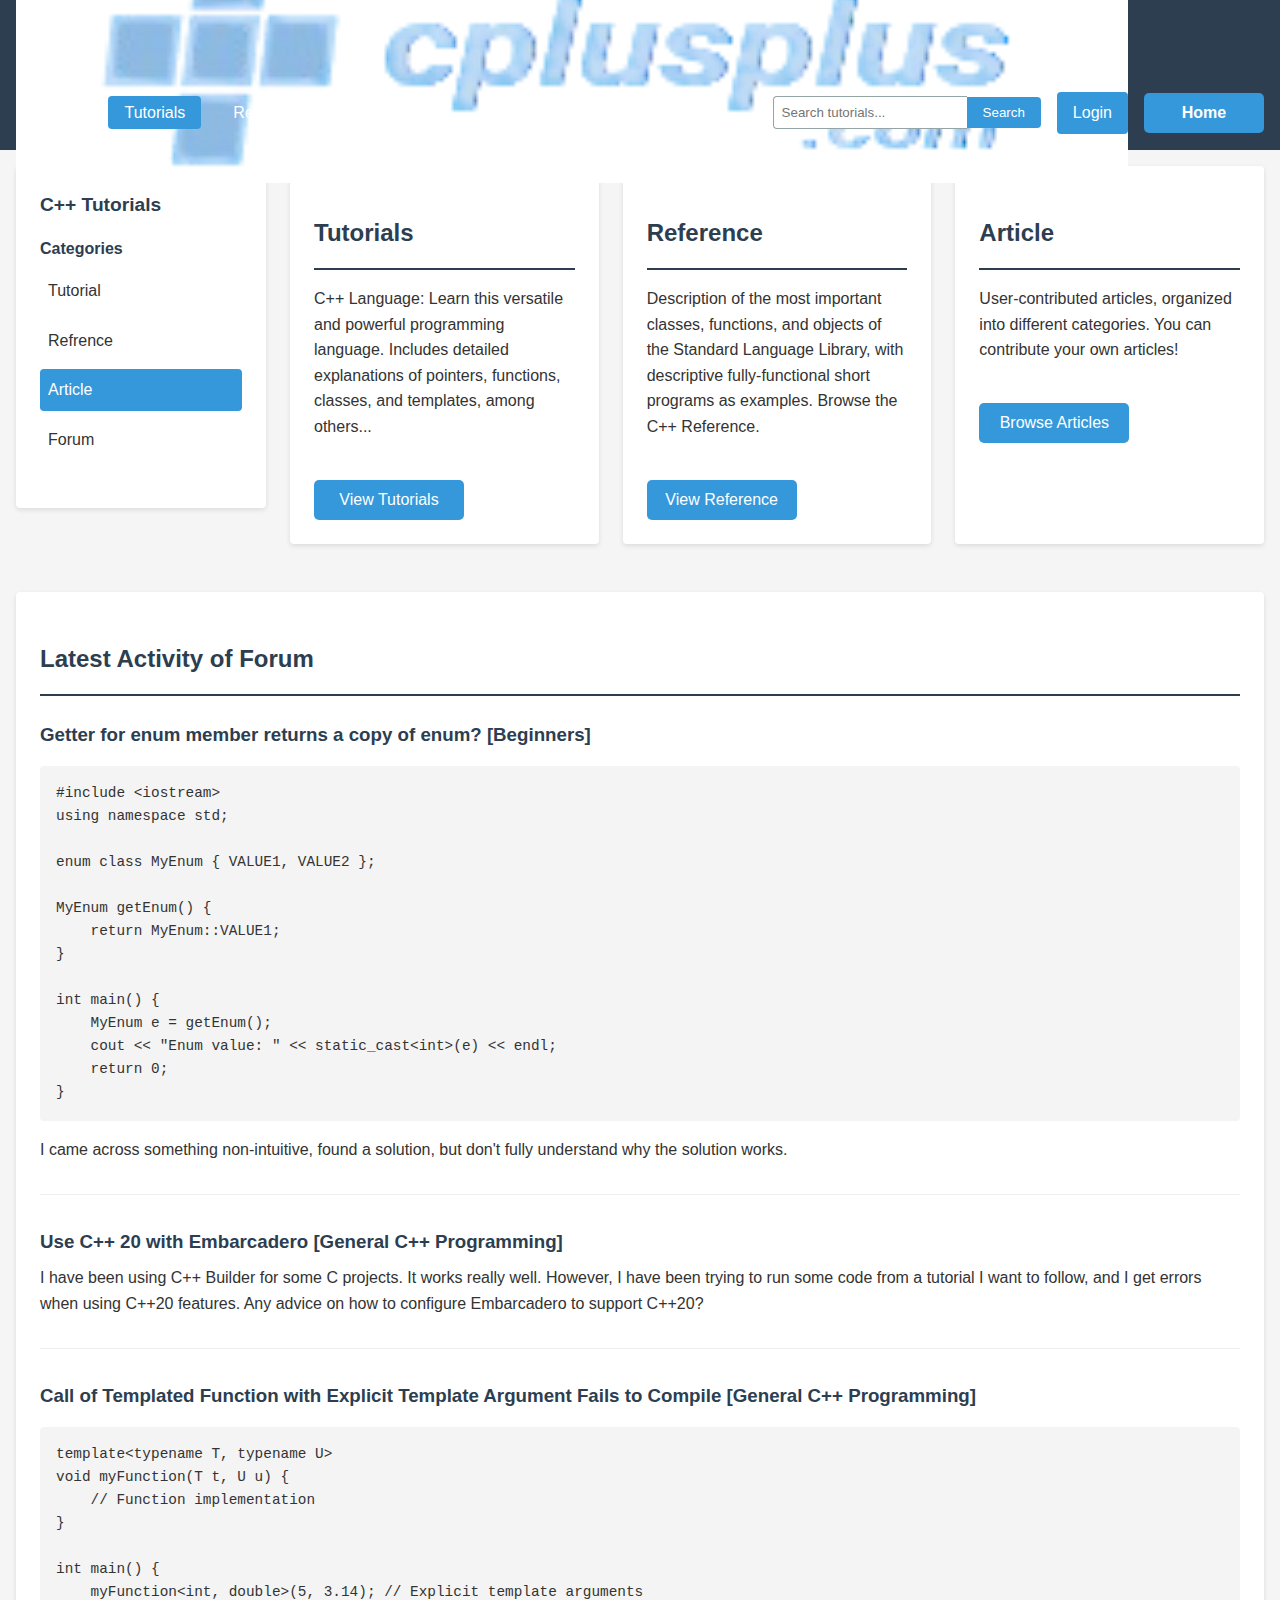
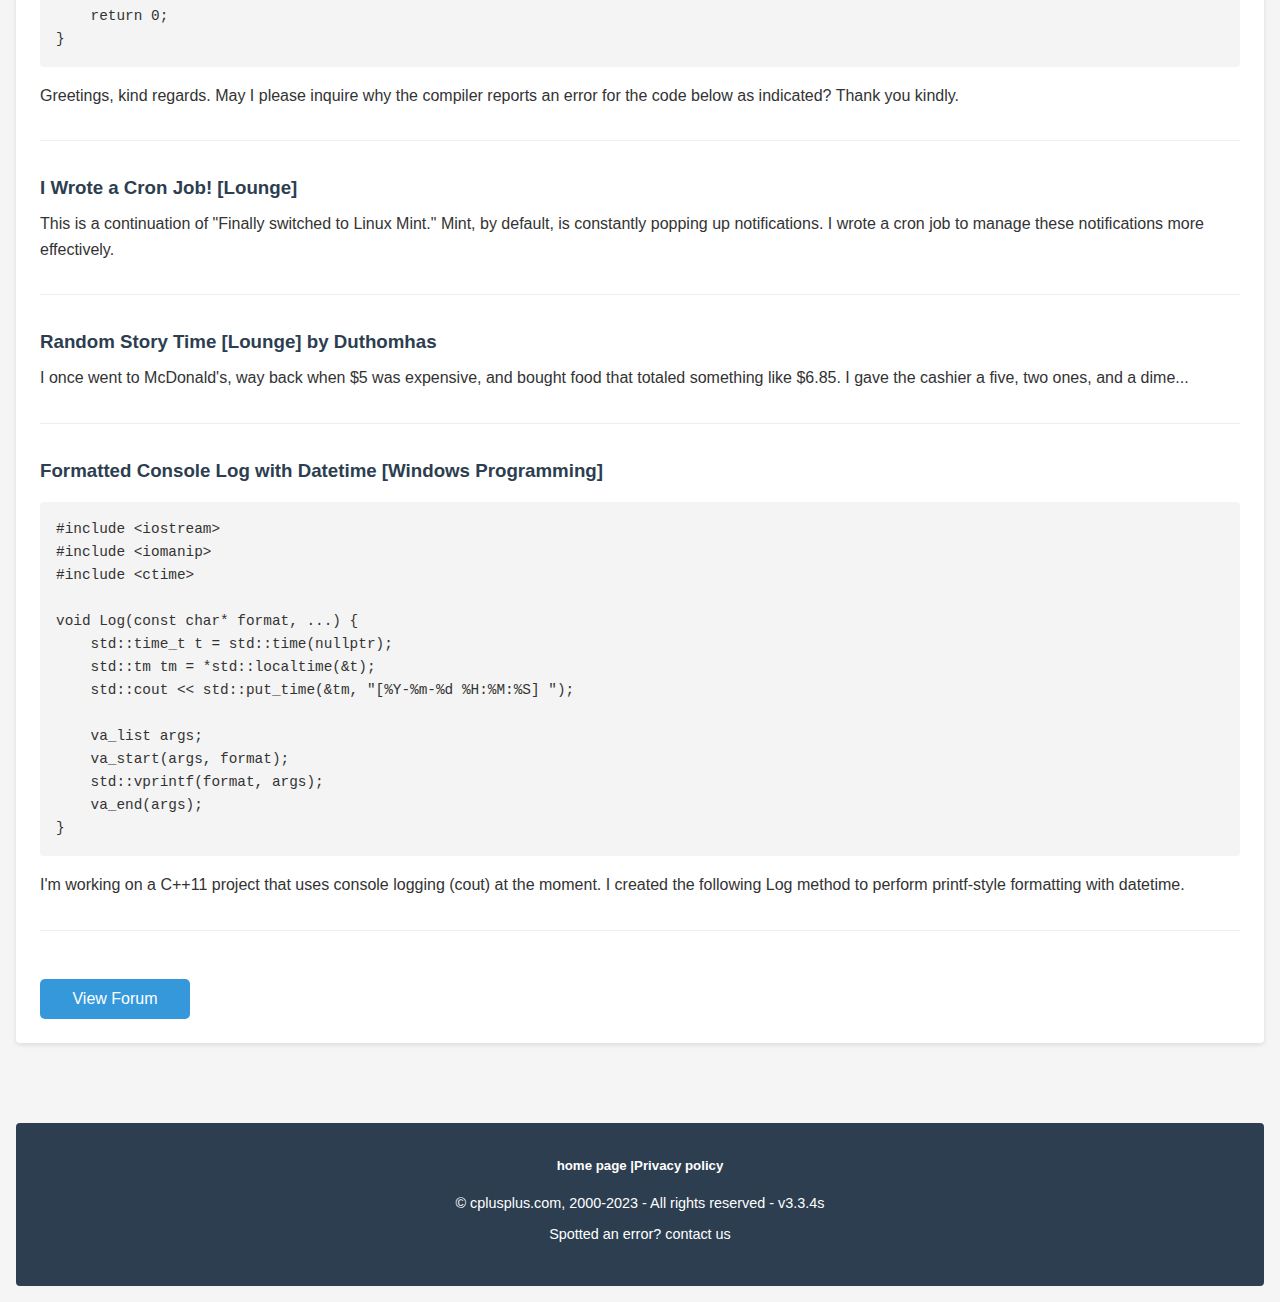
==== commit 27d9c4ad: "Update video.html" ====
--- a/video.html
+++ b/video.html
@@ -491,18 +491,18 @@
 <body>
 
   <header id="header">
-    <div class="logo-container">
+    <div class="logo-container"><a href="./video.html">
         <img src="../assests/Screenshot 2025-03-17 180941.png" alt="C++ Logo" id="logo">
-    </div>
+    </div></a>
     
     <button id="menuToggle" aria-label="Toggle navigation menu">☰ Menu</button>
     
     <nav id="mainNav">
         <ul>
-            <li><a href="../article/Article.html" id="loginLink">Article</a></li>
-            <li><a href="../tutorials/tutASCII.html" class="active" id="loginLink">Tutorials</a></li>
-            <li><a href="../Refrence/Refrence.html" id="loginLink">Reference</a></li>
-            <li><a href="../Forum/forum.html" id="loginLink">Forum</a></li>
+            <li><a href="./article/Article.html" id="loginLink">Article</a></li>
+            <li><a href="./tutorials/tutASCII.html" class="active" id="loginLink">Tutorials</a></li>
+            <li><a href="./Refrence/Refrence.html" id="loginLink">Reference</a></li>
+            <li><a href="./Forum/forum.html" id="loginLink">Forum</a></li>
         </ul>
     </nav>
     
@@ -511,8 +511,8 @@
             <input type="text" placeholder="Search tutorials..." aria-label="Search tutorials">
             <button type="submit">Search</button>
         </div>
-        <a href="../login/LOGIN.HTML" class="login-btn" id="loginLink">Login</a>
-        <a href="../video.html" class="nav-btn">
+        <a href="./login/LOGIN.HTML" class="login-btn" id="loginLink">Login</a>
+        <a href="./video.html" class="nav-btn">
             <h3>Home</h3>
         </a>
     </div>
@@ -645,7 +645,7 @@
          <p>I'm working on a C++11 project that uses console logging (cout) at the moment. I created the following Log method to perform printf-style formatting with datetime.</p>
      </div>
      
-     <a href="../Forum/forum.html" class="nav-btn" style="width: 150px; margin-top: 1rem;">View Forum</a>
+     <a href="./Forum/forum.html" class="nav-btn" style="width: 150px; margin-top: 1rem;">View Forum</a>
    </div>
 
    <div id="footer">
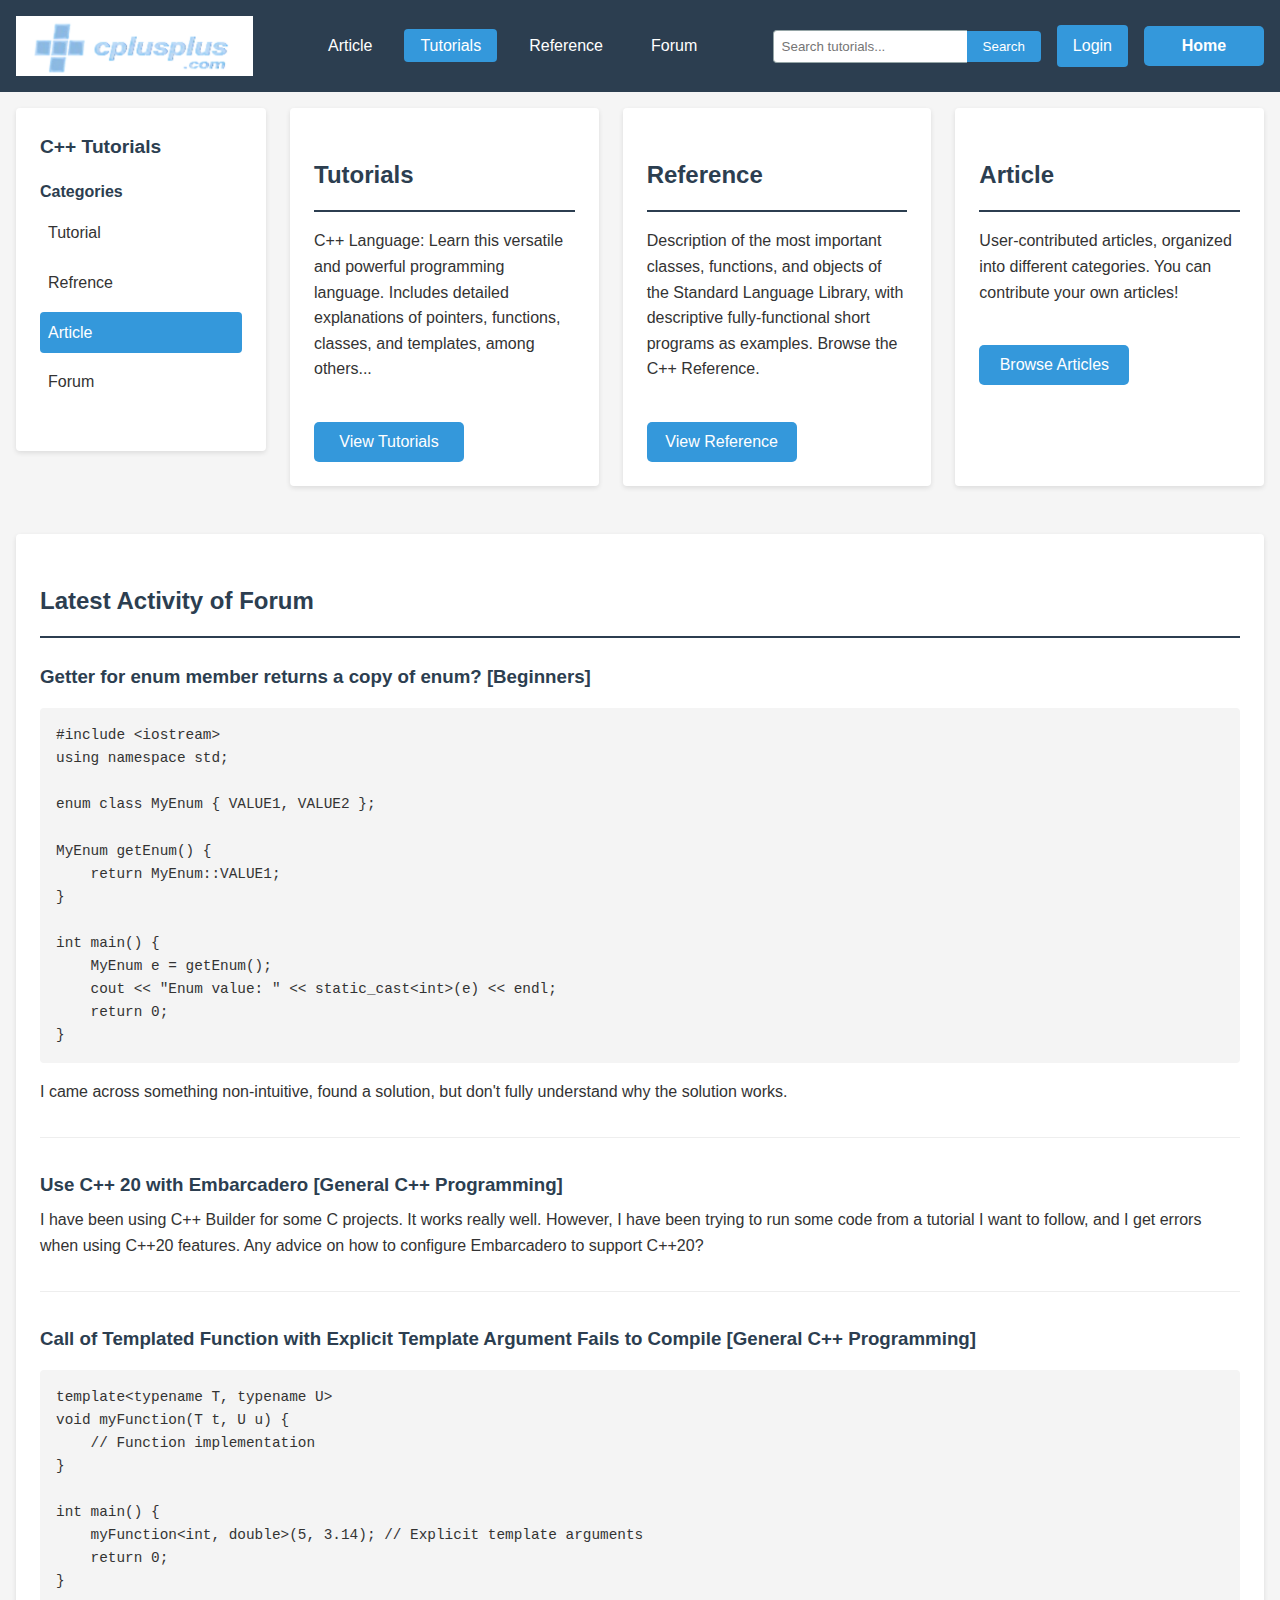
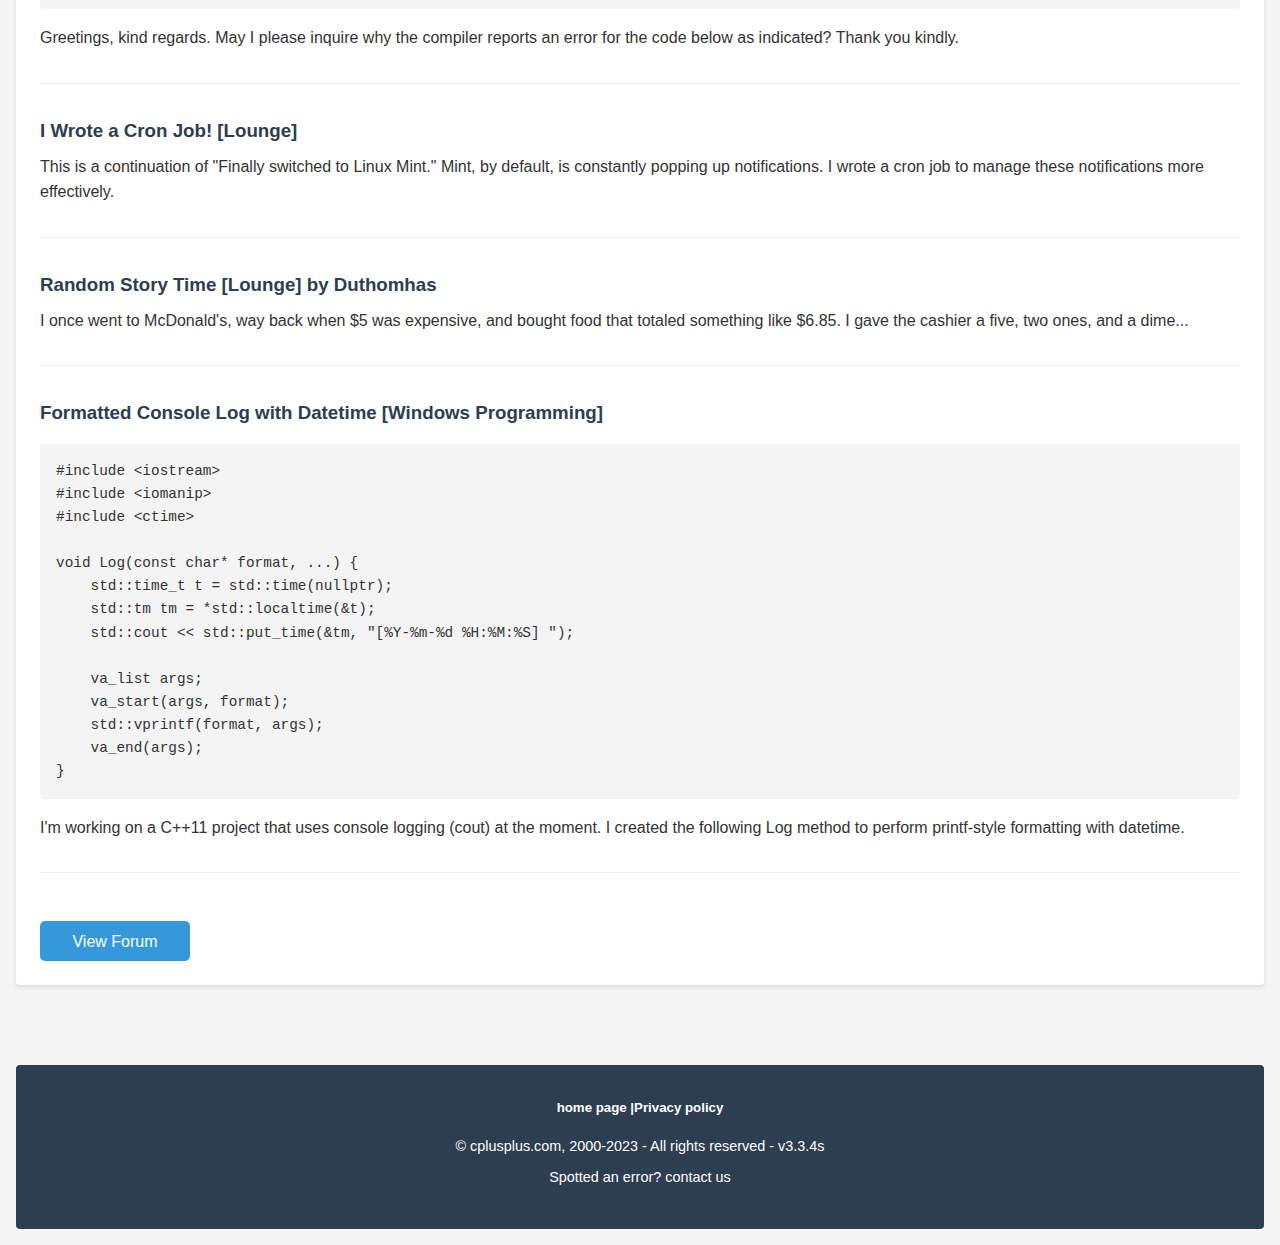
==== commit 01e2dee5: "Update video.html" ====
--- a/video.html
+++ b/video.html
@@ -491,9 +491,9 @@
 <body>
 
   <header id="header">
-    <div class="logo-container"><a href="./video.html">
-        <img src="../assests/Screenshot 2025-03-17 180941.png" alt="C++ Logo" id="logo">
-    </div></a>
+    <div class="logo-container">
+        <img src="./assests/Screenshot 2025-03-17 180941.png" alt="C++ Logo" id="logo">
+    </div>
     
     <button id="menuToggle" aria-label="Toggle navigation menu">☰ Menu</button>
     
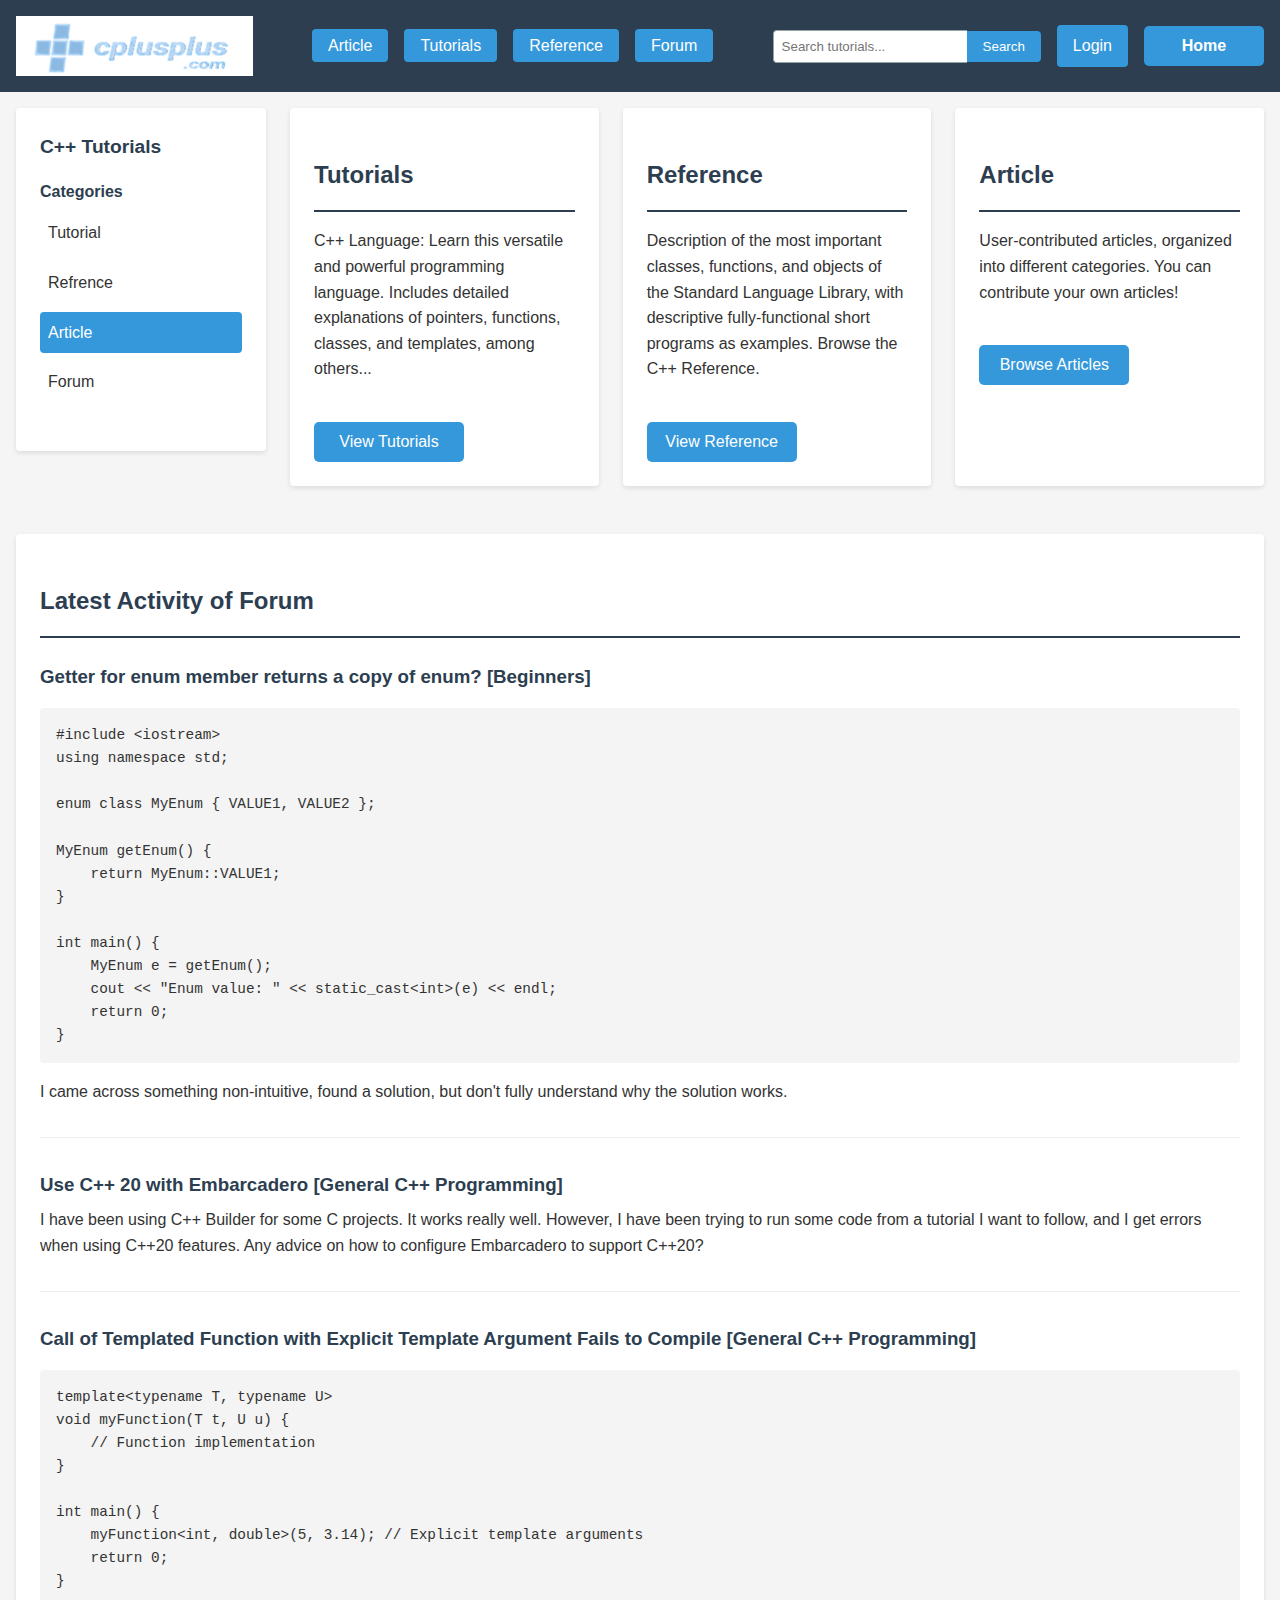
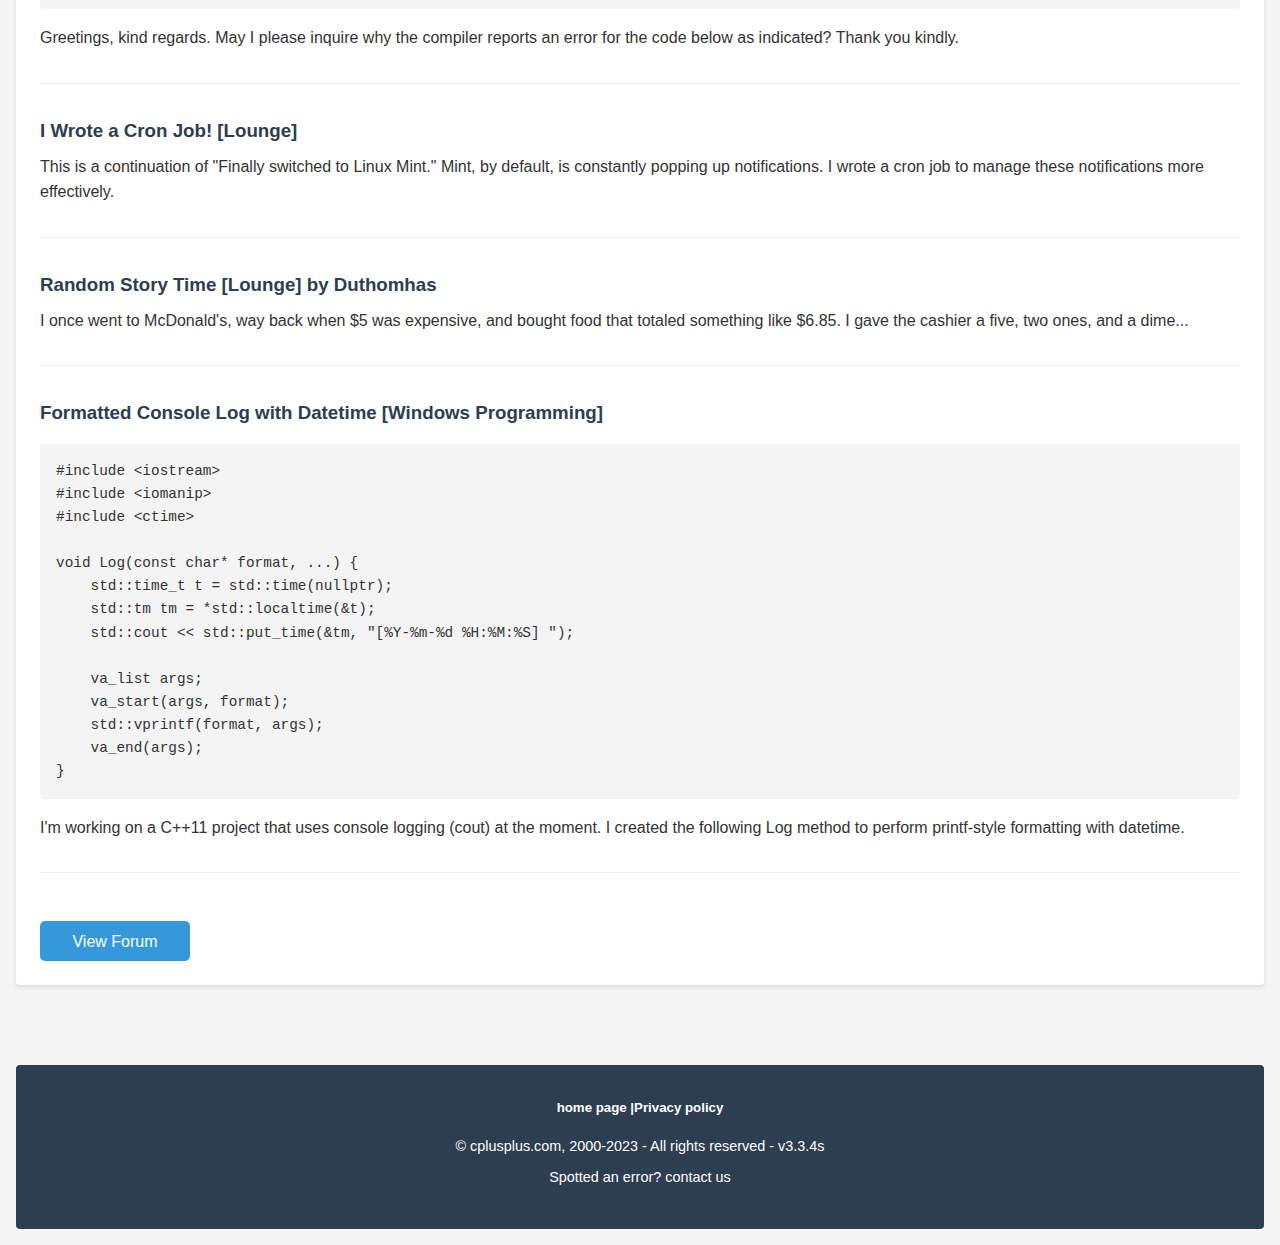
==== commit a72f7248: "Update video.html" ====
--- a/video.html
+++ b/video.html
@@ -499,10 +499,10 @@
     
     <nav id="mainNav">
         <ul>
-            <li><a href="./article/Article.html" id="loginLink">Article</a></li>
+            <li><a href="./article/Article.html"class="active" id="loginLink">Article</a></li>
             <li><a href="./tutorials/tutASCII.html" class="active" id="loginLink">Tutorials</a></li>
-            <li><a href="./Refrence/Refrence.html" id="loginLink">Reference</a></li>
-            <li><a href="./Forum/forum.html" id="loginLink">Forum</a></li>
+            <li><a href="./Refrence/Refrence.html" class="active" id="loginLink">Reference</a></li>
+            <li><a href="./Forum/forum.html"class="active" id="loginLink">Forum</a></li>
         </ul>
     </nav>
     
